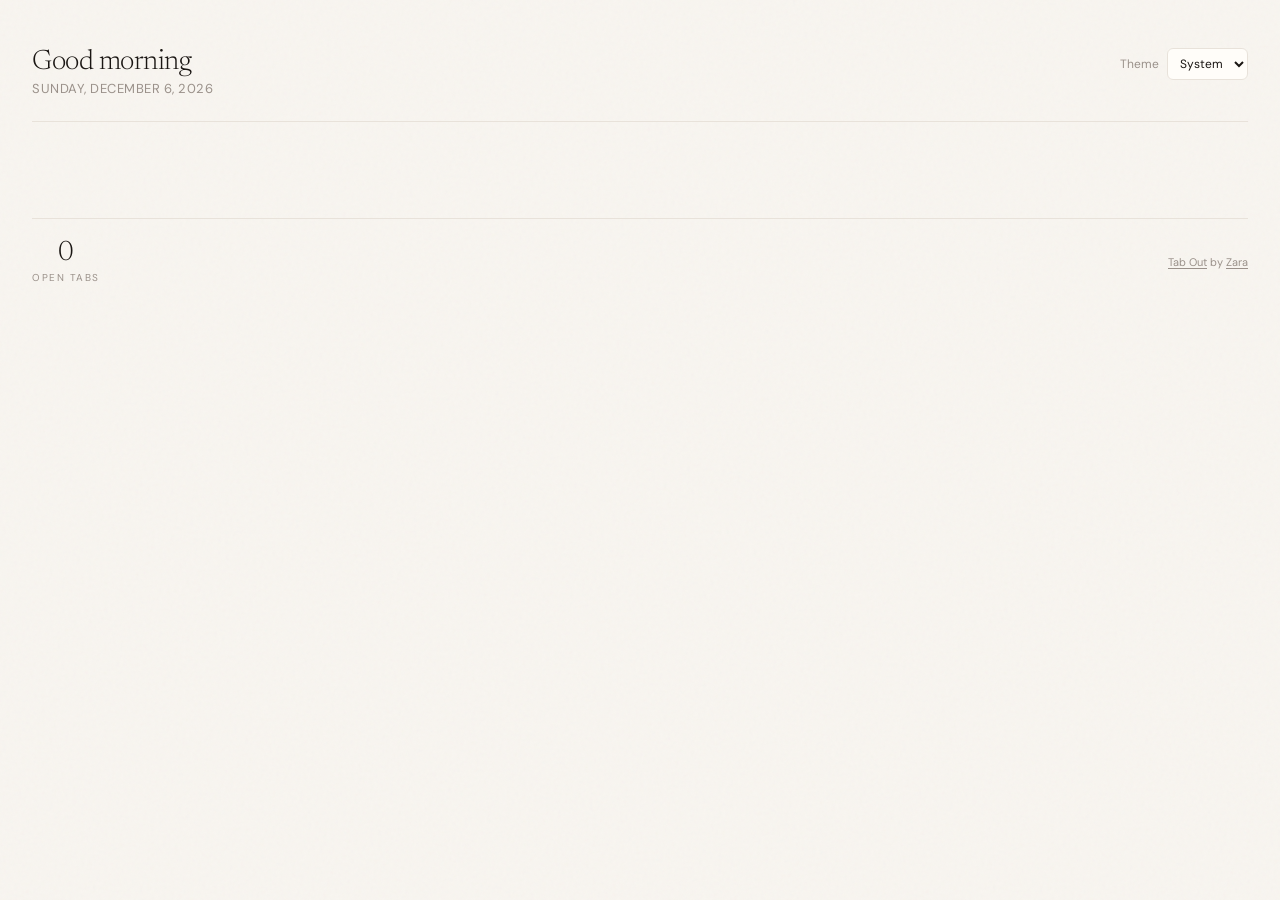
==== extension/index.html @ b5f4a598 "Add theme switching and preserve dashboard group order - Add persistent system, light, and dark them" ====
<!DOCTYPE html>
<html lang="en">
<head>
  <meta charset="UTF-8">
  <meta name="viewport" content="width=device-width, initial-scale=1.0">
  <title>Tab Out</title>

  <!-- Google Fonts: Newsreader (for headings/numbers) + DM Sans (for body text) -->
  <link rel="preconnect" href="https://fonts.googleapis.com">
  <link href="https://fonts.googleapis.com/css2?family=Newsreader:ital,opsz,wght@0,6..72,300;0,6..72,400;0,6..72,500;1,6..72,300;1,6..72,400&family=DM+Sans:wght@300;400;500;600&display=swap" rel="stylesheet">

  <script src="theme.js"></script>
  <link rel="stylesheet" href="style.css">
</head>
<body>
<div class="container">



  <!-- ================================================================
       HEADER — greeting on the left
       ================================================================ -->
  <header>
    <div class="header-left">
      <!-- "Good afternoon" — written by getGreeting() in app.js -->
      <h1 id="greeting"></h1>
      <!-- "Friday, April 4, 2026" — written by getDateDisplay() in app.js -->
      <div class="date" id="dateDisplay"></div>
    </div>
    <label class="theme-control">
      Theme
      <select id="themeSelect" aria-label="Theme">
        <option value="system">System</option>
        <option value="light">Light</option>
        <option value="dark">Dark</option>
      </select>
    </label>
  </header>

  <!-- ================================================================
       TAB OUT DUPES BANNER — appears when you have extra Tab Out tabs open
       Hidden by default; app.js shows it when dupeTabOutCount > 1
       ================================================================ -->
  <div class="tab-cleanup-banner" id="tabOutDupeBanner" style="display:none">
    <div class="tab-cleanup-left">
      <div class="tab-cleanup-icon">
        <svg xmlns="http://www.w3.org/2000/svg" fill="none" viewBox="0 0 24 24" stroke-width="1.5" stroke="currentColor">
          <path stroke-linecap="round" stroke-linejoin="round" d="M15.75 17.25v3.375c0 .621-.504 1.125-1.125 1.125h-9.75a1.125 1.125 0 0 1-1.125-1.125V7.875c0-.621.504-1.125 1.125-1.125H6.75a9.06 9.06 0 0 1 1.5.124m7.5 10.376h3.375c.621 0 1.125-.504 1.125-1.125V11.25c0-4.46-3.243-8.161-7.5-8.876a9.06 9.06 0 0 0-1.5-.124H9.375c-.621 0-1.125.504-1.125 1.125v3.5m7.5 10.375H9.375a1.125 1.125 0 0 1-1.125-1.125v-9.25m12 6.625v-1.875a3.375 3.375 0 0 0-3.375-3.375h-1.5a1.125 1.125 0 0 1-1.125-1.125v-1.5a3.375 3.375 0 0 0-3.375-3.375H9.75" />
        </svg>
      </div>
      <div class="tab-cleanup-text">
        You have <strong id="tabOutDupeCount"></strong> Tab Out tabs open. Keep just this one?
      </div>
    </div>
    <button class="tab-cleanup-btn" data-action="close-tabout-dupes">Close extras</button>
  </div>

  <!-- ================================================================
       MAIN CONTENT AREA — two-column layout
       Left: open tabs (domain/mission cards)
       Right: saved for later checklist
       The right column only renders when it has items (JS controls this)
       ================================================================ -->
  <div class="dashboard-columns" id="dashboardColumns">

    <!-- LEFT COLUMN: Open tabs -->
    <div class="active-section" id="openTabsSection" style="display:none">
      <div class="section-header">
        <h2 id="openTabsSectionTitle">Right now</h2>
        <div class="section-line"></div>
        <div class="section-count" id="openTabsSectionCount"></div>
      </div>
      <div class="missions" id="openTabsMissions"></div>
    </div>

    <!-- RIGHT COLUMN: Saved for Later checklist -->
    <div class="deferred-column" id="deferredColumn" style="display:none">
      <div class="section-header">
        <h2>Saved for later</h2>
        <div class="section-line"></div>
        <div class="section-count" id="deferredCount"></div>
      </div>

      <!-- Active checklist items — injected by renderDeferredList() in app.js -->
      <div class="deferred-list" id="deferredList"></div>

      <!-- Empty state — shown when no active deferred tabs -->
      <div class="deferred-empty" id="deferredEmpty" style="display:none">
        Nothing saved. Living in the moment.
      </div>

      <!-- Archive section — collapsed by default -->
      <div class="deferred-archive" id="deferredArchive" style="display:none">
        <button class="archive-toggle" id="archiveToggle">
          <svg class="archive-chevron" xmlns="http://www.w3.org/2000/svg" fill="none" viewBox="0 0 24 24" stroke-width="2" stroke="currentColor"><path stroke-linecap="round" stroke-linejoin="round" d="m19.5 8.25-7.5 7.5-7.5-7.5" /></svg>
          Archive
          <span class="archive-count" id="archiveCount"></span>
        </button>
        <div class="archive-body" id="archiveBody" style="display:none">
          <input type="text" class="archive-search" id="archiveSearch" placeholder="Search archived tabs...">
          <div class="archive-list" id="archiveList"></div>
        </div>
      </div>
    </div>

  </div><!-- end .dashboard-columns -->

  <!-- ================================================================
       FOOTER — global stats + refresh control
       ================================================================ -->
  <footer>
    <div class="footer-stats">
      <div class="stat">
        <div class="stat-num" id="statTabs">—</div>
        <div class="stat-label">Open tabs</div>
      </div>
    </div>
    <div class="last-refresh">
      <span style="color: var(--muted); font-size: 11px;"><a href="https://github.com/zarazhangrui/tab-out" target="_top" style="color: var(--muted); text-decoration: underline; text-underline-offset: 2px;">Tab Out</a> by <a href="https://x.com/zarazhangrui" target="_top" style="color: var(--muted); text-decoration: underline; text-underline-offset: 2px;">Zara</a></span>
    </div>
  </footer>

</div><!-- end .container -->

<!-- ================================================================
     TOAST — floats above everything, used for action confirmations
     Hidden by default via CSS (opacity:0, translateY)
     ================================================================ -->
<div class="toast" id="toast">
  <!-- Checkmark circle icon (Heroicons outline) -->
  <svg xmlns="http://www.w3.org/2000/svg" fill="none" viewBox="0 0 24 24" stroke-width="2" stroke="currentColor">
    <path stroke-linecap="round" stroke-linejoin="round" d="M9 12.75 11.25 15 15 9.75M21 12a9 9 0 1 1-18 0 9 9 0 0 1 18 0Z" />
  </svg>
  <span id="toastText"></span>
</div>

<!-- Personal config (gitignored) — defines LOCAL_LANDING_PAGE_PATTERNS etc. -->
<!-- If the file doesn't exist, that's fine — app.js uses sensible defaults. -->
<script src="config.local.js" onerror="/* no personal config, that's fine */"></script>

<!-- Main dashboard logic — loads last so the DOM is ready -->
<script src="app.js"></script>
</body>
</html>
---- extension/style.css ----
/* ============================================================
   Tab Mission Control — Dashboard Styles
   ============================================================ */

:root {
  color-scheme: light dark;
  --ink: light-dark(#1a1613, #eee8df);
  --paper: light-dark(#f8f5f0, #191715);
  --warm-gray: light-dark(#e8e2da, #48413b);
  --muted: light-dark(#9a918a, #b1a69b);
  --accent-amber: light-dark(#c8713a, #e7a16f);
  --accent-sage: light-dark(#5a7a62, #96b99c);
  --accent-slate: light-dark(#5a6b7a, #9bafc0);
  --accent-rose: light-dark(#b35a5a, #e59494);
  --status-active: light-dark(#3d7a4a, #8cbd96);
  --status-cooling: light-dark(#b8892e, #d9b467);
  --status-abandoned: light-dark(#b35a5a, #e59494);
  --card-bg: light-dark(#fffdf9, #24211e);
  --shadow: light-dark(rgba(26, 22, 19, 0.06), rgba(0, 0, 0, 0.25));
}

:root[data-theme="light"] { color-scheme: light; }
:root[data-theme="dark"] { color-scheme: dark; }

.theme-control {
  display: flex;
  align-items: center;
  gap: 8px;
  font-size: 12px;
  color: var(--muted);
}

.theme-control select {
  font: inherit;
  color: var(--ink);
  background: var(--card-bg);
  border: 1px solid var(--warm-gray);
  border-radius: 6px;
  padding: 6px 8px;
}

* { margin: 0; padding: 0; box-sizing: border-box; }

body {
  font-family: 'DM Sans', sans-serif;
  background: var(--paper);
  color: var(--ink);
  min-height: 100vh;
  -webkit-font-smoothing: antialiased;
}

/* Subtle paper texture */
body::before {
  content: '';
  position: fixed;
  inset: 0;
  background-image: url("data:image/svg+xml,%3Csvg viewBox='0 0 256 256' xmlns='http://www.w3.org/2000/svg'%3E%3Cfilter id='noise'%3E%3CfeTurbulence type='fractalNoise' baseFrequency='0.9' numOctaves='4' stitchTiles='stitch'/%3E%3C/filter%3E%3Crect width='100%25' height='100%25' filter='url(%23noise)' opacity='0.03'/%3E%3C/svg%3E");
  pointer-events: none;
  z-index: 0;
}

.container {
  position: relative;
  z-index: 1;
  max-width: 960px;
  margin: 0 auto;
  padding: 48px 32px 80px;
}

/* When the saved-for-later sidebar is open, expand the container
   so the tab grid still has room for 2-3 columns */
.container:has(.dashboard-columns) {
  max-width: 1300px;
}

/* ---- Header ---- */
header {
  display: flex;
  justify-content: space-between;
  align-items: flex-start;
  flex-wrap: wrap;
  gap: 16px;
  margin-bottom: 48px;
  padding-bottom: 24px;
  border-bottom: 1px solid var(--warm-gray);
}

.header-left h1 {
  font-family: 'Newsreader', serif;
  font-weight: 300;
  font-size: 28px;
  letter-spacing: -0.5px;
  color: var(--ink);
  margin-bottom: 4px;
}

.header-left .date {
  font-size: 13px;
  color: var(--muted);
  font-weight: 400;
  letter-spacing: 0.5px;
  text-transform: uppercase;
}

/* ---- Tab cleanup banner ---- */
.tab-cleanup-banner {
  background: linear-gradient(135deg, rgba(200, 113, 58, 0.04), rgba(200, 113, 58, 0.09));
  border: 1px solid rgba(200, 113, 58, 0.18);
  border-radius: 8px;
  padding: 16px 24px;
  display: flex;
  align-items: center;
  justify-content: space-between;
  margin-bottom: 16px;
}

.tab-cleanup-left {
  display: flex;
  align-items: center;
  gap: 16px;
}

.tab-cleanup-icon {
  width: 36px;
  height: 36px;
  border-radius: 50%;
  background: rgba(200, 113, 58, 0.1);
  display: flex;
  align-items: center;
  justify-content: center;
  flex-shrink: 0;
}

.tab-cleanup-icon svg {
  width: 18px;
  height: 18px;
  color: var(--accent-amber);
}

.tab-cleanup-text {
  font-size: 13px;
  color: var(--ink);
  line-height: 1.5;
}

.tab-cleanup-text strong {
  font-weight: 600;
}

.tab-cleanup-btn {
  font-family: 'DM Sans', sans-serif;
  font-size: 12px;
  font-weight: 600;
  padding: 8px 20px;
  border-radius: 6px;
  border: none;
  background: var(--accent-amber);
  color: white;
  cursor: pointer;
  transition: all 0.2s;
  white-space: nowrap;
}

.tab-cleanup-btn:hover {
  opacity: 0.85;
  transform: translateY(-1px);
}

/* ---- Nudge banner ---- */
.nudge-banner {
  background: linear-gradient(135deg, rgba(179, 90, 90, 0.04), rgba(179, 90, 90, 0.08));
  border: 1px solid rgba(179, 90, 90, 0.15);
  border-radius: 8px;
  padding: 16px 24px;
  display: flex;
  align-items: center;
  gap: 16px;
  margin-bottom: 40px;
}

.nudge-icon {
  width: 36px;
  height: 36px;
  border-radius: 50%;
  background: rgba(179, 90, 90, 0.1);
  display: flex;
  align-items: center;
  justify-content: center;
  flex-shrink: 0;
}

.nudge-icon svg {
  width: 18px;
  height: 18px;
  color: var(--status-abandoned);
}

.nudge-text {
  font-size: 13px;
  color: var(--ink);
  line-height: 1.5;
}

.nudge-text strong {
  font-weight: 600;
}

/* ---- Section Headers ---- */
.section-header {
  display: flex;
  align-items: center;
  gap: 12px;
  margin-bottom: 20px;
  margin-top: 8px;
}

.section-header h2 {
  font-family: 'Newsreader', serif;
  font-weight: 400;
  font-size: 18px;
  font-style: italic;
  color: var(--muted);
  white-space: nowrap;
}

.section-line {
  flex: 1;
  height: 1px;
  background: var(--warm-gray);
}

.section-count {
  font-size: 12px;
  color: var(--muted);
  font-weight: 500;
  letter-spacing: 0.5px;
  white-space: nowrap;
}

/* ---- Mission Cards ---- */
.missions {
  display: grid;
  grid-template-columns: repeat(auto-fit, minmax(min(280px, 100%), 1fr));
  gap: 12px;
  align-items: start;
  margin-bottom: 40px;
}

.mission-card {
  background: var(--card-bg);
  border: 1px solid var(--warm-gray);
  border-radius: 8px;
  padding: 16px 18px;
  display: flex;
  flex-direction: column;
  gap: 8px;
  transition: box-shadow 0.25s ease, transform 0.25s ease;
  cursor: pointer;
  position: relative;
  overflow: hidden;
  min-width: 0;
}

/* Colored top border instead of side bar for grid cards */
.mission-card::before {
  content: '';
  position: absolute;
  top: 0;
  left: 0;
  right: 0;
  height: 3px;
  background: var(--warm-gray);
}

.mission-card.has-active-bar::before { background: var(--status-active); }
.mission-card.has-amber-bar::before { background: var(--accent-amber); }
.mission-card.has-neutral-bar::before { background: var(--warm-gray); }

.mission-card:hover {
  box-shadow: 0 4px 20px var(--shadow);
  transform: translateY(-1px);
}

/* Closing animation — card scales down and fades out */
.mission-card.closing {
  opacity: 0;
  transform: scale(0.9);
  transition: opacity 0.25s ease, transform 0.25s ease;
  pointer-events: none;
}

.mission-card.collapsed {
  display: none !important;
}

/* Old side status bar — hidden, replaced by top border via ::before */
.status-bar {
  display: none;
}

.mission-content {
  min-width: 0;
}

/* Hide the right-side meta (page count) — info is already in the badge */
.mission-meta {
  display: none;
}

.mission-top {
  display: flex;
  align-items: center;
  gap: 10px;
  margin-bottom: 6px;
  flex-wrap: wrap;
}

.mission-name {
  font-weight: 600;
  font-size: 15px;
  color: var(--ink);
  letter-spacing: -0.2px;
}

.mission-tag {
  font-size: 10px;
  text-transform: uppercase;
  letter-spacing: 1px;
  font-weight: 600;
  padding: 2px 8px;
  border-radius: 3px;
}

.mission-tag.active {
  color: var(--status-active);
  background: rgba(61, 122, 74, 0.08);
}

.mission-tag.cooling {
  color: var(--status-cooling);
  background: rgba(184, 137, 46, 0.08);
}

.mission-tag.abandoned {
  color: var(--status-abandoned);
  background: rgba(179, 90, 90, 0.08);
}

/* Tab indicator badge — shows how many Chrome tabs are still open for this mission */
.open-tabs-badge {
  display: inline-flex;
  align-items: center;
  gap: 4px;
  font-size: 10px;
  font-weight: 500;
  color: var(--accent-amber);
  background: rgba(200, 113, 58, 0.08);
  padding: 2px 8px;
  border-radius: 3px;
}

.open-tabs-badge svg {
  width: 10px;
  height: 10px;
}

.mission-summary {
  font-size: 13px;
  color: var(--muted);
  line-height: 1.5;
  margin-bottom: 8px;
}

.mission-pages {
  display: flex;
  flex-direction: column;
  gap: 0;
}

/* ---- Tab row — each tab is a full-width row with favicon, title, and actions ---- */
.page-chip {
  font-size: 13px;
  color: var(--ink);
  background: transparent;
  padding: 8px 4px;
  border-radius: 0;
  border: none;
  border-bottom: 1px solid rgba(154, 145, 138, 0.1);
  position: relative;
  display: flex;
  align-items: center;
  gap: 8px;
  line-height: 1.4;
}

.page-chip:last-child,
.page-chip-overflow {
  border-bottom: none;
}

/* Favicon */
.chip-favicon {
  width: 16px;
  height: 16px;
  flex-shrink: 0;
  border-radius: 2px;
}

/* Title text — wraps naturally, no truncation */
.chip-text {
  flex: 1;
  min-width: 0;
  /* Show up to 2 lines, then ellipsis */
  display: -webkit-box;
  -webkit-line-clamp: 2;
  -webkit-box-orient: vertical;
  overflow: hidden;
}

/* Duplicate badge */
.chip-dupe-badge {
  color: var(--accent-amber);
  font-weight: 600;
}

/* Duplicate border highlight */
.chip-has-dupes {
  border-color: rgba(200, 113, 58, 0.25);
}

/* Action buttons grouped on the right */
.chip-actions {
  display: flex;
  align-items: center;
  gap: 2px;
  flex-shrink: 0;
  margin-left: auto;
}

/* ---- Chip action buttons (save + close) ---- */
.chip-action {
  display: inline-flex;
  align-items: center;
  justify-content: center;
  background: none;
  border: none;
  color: var(--muted);
  cursor: pointer;
  padding: 4px;
  border-radius: 4px;
  opacity: 0.35;
  transition: opacity 0.15s, color 0.15s, background 0.15s;
  flex-shrink: 0;
}

.chip-action svg {
  width: 15px;
  height: 15px;
}

.chip-action:hover {
  opacity: 1;
  background: rgba(154, 145, 138, 0.1);
}

.chip-save:hover {
  color: var(--accent-sage);
  background: rgba(90, 122, 98, 0.08);
}

.chip-close:hover {
  color: var(--status-abandoned);
  background: rgba(179, 90, 90, 0.08);
}

.page-chip.clickable {
  cursor: pointer;
  transition: background 0.15s ease;
}

.page-chip.clickable:hover {
  background: rgba(200, 113, 58, 0.04);
}

/* "+N more" overflow chip */
.page-chip-overflow {
  font-size: 12px;
  color: var(--muted);
  padding: 6px 4px;
}

/* mission-meta hidden — see above */

.mission-time {
  font-size: 12px;
  color: var(--muted);
  margin-bottom: 4px;
}

.mission-page-count {
  font-size: 20px;
  font-family: 'Newsreader', serif;
  font-weight: 300;
  color: var(--ink);
  line-height: 1;
}

.mission-page-label {
  font-size: 10px;
  color: var(--muted);
  text-transform: uppercase;
  letter-spacing: 1px;
}

/* ---- Actions row ---- */
.actions {
  display: flex;
  gap: 8px;
  margin-top: 10px;
}

.action-btn {
  font-size: 11px;
  font-family: 'DM Sans', sans-serif;
  font-weight: 500;
  padding: 5px 14px;
  border-radius: 4px;
  border: 1px solid var(--warm-gray);
  background: var(--card-bg);
  color: var(--muted);
  cursor: pointer;
  transition: all 0.2s;
  display: inline-flex;
  align-items: center;
  gap: 5px;
}

.action-btn:hover {
  border-color: var(--ink);
  color: var(--ink);
}

.action-btn svg {
  width: 12px;
  height: 12px;
}

.action-btn.primary {
  background: var(--ink);
  color: var(--paper);
  border-color: var(--ink);
}

.action-btn.primary:hover {
  opacity: 0.85;
}

.action-btn.close-tabs {
  border-color: rgba(200, 113, 58, 0.3);
  color: var(--accent-amber);
  background: rgba(200, 113, 58, 0.04);
}

.action-btn.close-tabs:hover {
  background: rgba(200, 113, 58, 0.1);
  border-color: var(--accent-amber);
}

.action-btn.save-tabs {
  border-color: rgba(90, 122, 98, 0.3);
  color: var(--accent-sage);
  background: rgba(90, 122, 98, 0.04);
}

.action-btn.save-tabs:hover {
  background: rgba(90, 122, 98, 0.1);
  border-color: var(--accent-sage);
}

.action-btn.danger {
  color: var(--status-abandoned);
}

.action-btn.danger:hover {
  border-color: var(--status-abandoned);
  color: var(--status-abandoned);
}

/* ---- Toast notification ---- */
.toast {
  position: fixed;
  bottom: 32px;
  left: 50%;
  transform: translateX(-50%) translateY(80px);
  background: var(--ink);
  color: var(--paper);
  font-family: 'DM Sans', sans-serif;
  font-size: 13px;
  font-weight: 500;
  padding: 12px 24px;
  border-radius: 8px;
  box-shadow: 0 8px 32px rgba(0,0,0,0.2);
  z-index: 100;
  opacity: 0;
  transition: all 0.4s cubic-bezier(0.16, 1, 0.3, 1);
  pointer-events: none;
  display: flex;
  align-items: center;
  gap: 8px;
}

.toast.visible {
  opacity: 1;
  transform: translateX(-50%) translateY(0);
}

.toast svg {
  width: 16px;
  height: 16px;
  color: var(--status-active);
}

/* ---- Footer ---- */
footer {
  margin-top: 48px;
  padding-top: 20px;
  border-top: 1px solid var(--warm-gray);
  display: flex;
  justify-content: space-between;
  align-items: center;
}

.footer-stats {
  display: flex;
  gap: 32px;
}

.stat {
  text-align: center;
}

.stat-num {
  font-family: 'Newsreader', serif;
  font-size: 28px;
  font-weight: 300;
  color: var(--ink);
  line-height: 1;
  transition: all 0.3s;
}

.stat-label {
  font-size: 10px;
  text-transform: uppercase;
  letter-spacing: 1.5px;
  color: var(--muted);
  margin-top: 4px;
}

.last-refresh {
  font-size: 11px;
  color: var(--muted);
}

.refresh-btn {
  font-family: 'DM Sans', sans-serif;
  font-size: 11px;
  font-weight: 500;
  color: var(--accent-amber);
  background: none;
  border: none;
  cursor: pointer;
  text-decoration: underline;
  text-underline-offset: 2px;
}

/* ---- Animations ---- */
@keyframes fadeUp {
  from { opacity: 0; transform: translateY(12px); }
  to { opacity: 1; transform: translateY(0); }
}

header { animation: fadeUp 0.5s ease both; }
.tab-cleanup-banner { animation: fadeUp 0.5s ease 0.1s both; }
.nudge-banner { animation: fadeUp 0.5s ease 0.15s both; }
.active-section .section-header { animation: fadeUp 0.5s ease 0.2s both; }
.active-section .missions .mission-card:nth-child(1) { animation: fadeUp 0.4s ease 0.25s both; }
.active-section .missions .mission-card:nth-child(2) { animation: fadeUp 0.4s ease 0.3s both; }
.active-section .missions .mission-card:nth-child(3) { animation: fadeUp 0.4s ease 0.35s both; }
.active-section .missions .mission-card:nth-child(4) { animation: fadeUp 0.4s ease 0.4s both; }
.abandoned-section .section-header { animation: fadeUp 0.5s ease 0.45s both; }
.abandoned-section .missions .mission-card:nth-child(1) { animation: fadeUp 0.4s ease 0.5s both; }
.abandoned-section .missions .mission-card:nth-child(2) { animation: fadeUp 0.4s ease 0.55s both; }
.abandoned-section .missions .mission-card:nth-child(3) { animation: fadeUp 0.4s ease 0.6s both; }
footer { animation: fadeUp 0.5s ease 0.65s both; }

.deferred-list .deferred-item:nth-child(1) { animation-delay: 0.05s; }
.deferred-list .deferred-item:nth-child(2) { animation-delay: 0.1s; }
.deferred-list .deferred-item:nth-child(3) { animation-delay: 0.15s; }
.deferred-list .deferred-item:nth-child(4) { animation-delay: 0.2s; }
.deferred-list .deferred-item:nth-child(5) { animation-delay: 0.25s; }
.deferred-column .section-header { animation: fadeUp 0.5s ease 0.1s both; }


/* ================================================================
   STATIC DEFAULT VIEW — new elements added for "AI on demand"
   ================================================================ */

/* ---- Neutral status bar (domain-grouped cards, no AI color) ---- */
.status-bar.neutral {
  background: var(--warm-gray);
}

/* ---- "Domain" tag on static domain cards ---- */
.mission-tag.neutral {
  color: var(--muted);
  background: rgba(154, 145, 138, 0.1);
}

/* ================================================================
   MISSIONS EMPTY STATE
   Shown when all mission cards have been closed.
   A calm, satisfying "you did it" moment.
   ================================================================ */

.missions-empty-state {
  /* Takes the full width — spans all columns */
  grid-column: 1 / -1;

  display: flex;
  flex-direction: column;
  align-items: center;
  justify-content: center;
  gap: 12px;

  padding: 56px 24px;
  text-align: center;

  animation: fadeUp 0.5s ease both;
}

/* CSS-drawn checkmark in a glowing circle */
.empty-checkmark {
  width: 56px;
  height: 56px;
  border-radius: 50%;
  background: rgba(90, 122, 98, 0.1);
  border: 1.5px solid rgba(90, 122, 98, 0.3);

  /* Soft sage glow */
  box-shadow: 0 0 0 8px rgba(90, 122, 98, 0.05),
              0 0 0 16px rgba(90, 122, 98, 0.03);

  display: flex;
  align-items: center;
  justify-content: center;

  /* Pop in with a gentle scale animation */
  animation: checkPop 0.5s cubic-bezier(0.34, 1.56, 0.64, 1) 0.1s both;
}

.empty-checkmark svg {
  width: 26px;
  height: 26px;
  color: var(--accent-sage);
  stroke-width: 2.5;
}

@keyframes checkPop {
  from { transform: scale(0.6); opacity: 0; }
  to   { transform: scale(1);   opacity: 1; }
}

.empty-title {
  font-family: 'Newsreader', serif;
  font-size: 20px;
  font-weight: 400;
  font-style: italic;
  color: var(--ink);
  letter-spacing: -0.3px;
}

.empty-subtitle {
  font-size: 13px;
  color: var(--muted);
  font-weight: 400;
  letter-spacing: 0.3px;
}


/* ================================================================
   UPDATE BANNER
   Appears at the very top of the page when a new version is available.
   Intentionally thin and unobtrusive — it's informational, not urgent.
   The warm sage green palette feels calm and positive ("new thing!"),
   contrasting with the amber/rose warning tones used elsewhere.
   ================================================================ */

.update-banner {
  /* Thin bar — sits above the header, below the container's top padding */
  display: flex;
  align-items: center;
  justify-content: space-between;
  gap: 12px;

  /* Sage green tint — matches accent-sage but very light */
  background: linear-gradient(135deg, rgba(90, 122, 98, 0.05), rgba(90, 122, 98, 0.10));
  border: 1px solid rgba(90, 122, 98, 0.22);
  border-radius: 8px;
  padding: 10px 16px;

  /* Push the header down slightly */
  margin-bottom: 24px;

  /* Slide in from above when it appears */
  animation: bannerSlideIn 0.35s cubic-bezier(0.16, 1, 0.3, 1) both;
}

@keyframes bannerSlideIn {
  from { opacity: 0; transform: translateY(-8px); }
  to   { opacity: 1; transform: translateY(0); }
}

/* Left cluster: icon + text */
.update-banner-left {
  display: flex;
  align-items: center;
  gap: 10px;
  flex: 1;
  min-width: 0; /* prevents text overflow from breaking layout */
}

.update-banner-icon {
  width: 16px;
  height: 16px;
  color: var(--accent-sage);
  flex-shrink: 0;
  opacity: 0.85;
}

.update-banner-text {
  font-size: 13px;
  color: var(--ink);
  font-weight: 400;
  line-height: 1.4;
  opacity: 0.85;
}

/* Right cluster: action button + dismiss X */
.update-banner-right {
  display: flex;
  align-items: center;
  gap: 8px;
  flex-shrink: 0;
}

/* "Update now" button — small, filled, sage green */
.update-banner-btn {
  font-family: 'DM Sans', sans-serif;
  font-size: 12px;
  font-weight: 500;
  color: #fff;
  background: var(--accent-sage);
  border: none;
  border-radius: 5px;
  padding: 5px 12px;
  cursor: pointer;
  letter-spacing: 0.2px;
  transition: background 0.2s, opacity 0.2s;
  white-space: nowrap;
}

.update-banner-btn:hover {
  background: #4a6952; /* slightly darker sage */
}

.update-banner-btn:disabled {
  opacity: 0.55;
  cursor: not-allowed;
}

/* Dismiss X button — minimal, icon-only */
.update-banner-dismiss {
  display: flex;
  align-items: center;
  justify-content: center;
  width: 24px;
  height: 24px;
  border: none;
  background: transparent;
  cursor: pointer;
  border-radius: 4px;
  color: var(--muted);
  transition: background 0.15s, color 0.15s;
  padding: 0;
  flex-shrink: 0;
}

.update-banner-dismiss:hover {
  background: rgba(26, 22, 19, 0.06);
  color: var(--ink);
}

.update-banner-dismiss svg {
  width: 14px;
  height: 14px;
}


/* ================================================================
   SAVED FOR LATER — Checklist Column + Archive
   ================================================================ */

/* ---- Two-column layout ---- */
.dashboard-columns {
  display: flex;
  gap: 32px;
  align-items: flex-start;
}

/* Open tabs column keeps the grid layout */
.dashboard-columns .active-section {
  flex: 1;
  min-width: 0;
}

/* Saved for later column — fixed width on the right, scrolls independently */
.deferred-column {
  width: 280px;
  flex-shrink: 0;
  position: sticky;
  top: 32px;
  max-height: calc(100vh - 64px);
  overflow-y: auto;
}

/* On narrow screens, stack vertically */
@media (max-width: 800px) {
  .dashboard-columns {
    flex-direction: column;
  }
  .deferred-column {
    width: 100%;
    position: static;
  }
}

/* ---- Checklist items ---- */
.deferred-item {
  display: flex;
  align-items: flex-start;
  gap: 10px;
  padding: 10px 0;
  border-bottom: 1px solid rgba(154, 145, 138, 0.12);
  animation: fadeUp 0.3s ease both;
}

.deferred-item:last-child {
  border-bottom: none;
}

/* Custom checkbox */
.deferred-checkbox {
  appearance: none;
  -webkit-appearance: none;
  width: 18px;
  height: 18px;
  border: 2px solid var(--warm-gray);
  border-radius: 4px;
  cursor: pointer;
  flex-shrink: 0;
  margin-top: 1px;
  transition: all 0.2s;
  position: relative;
}

.deferred-checkbox:hover {
  border-color: var(--accent-sage);
}

.deferred-checkbox:checked {
  background: var(--accent-sage);
  border-color: var(--accent-sage);
}

/* Checkmark inside the checkbox */
.deferred-checkbox:checked::after {
  content: '';
  position: absolute;
  top: 2px;
  left: 5px;
  width: 4px;
  height: 8px;
  border: solid white;
  border-width: 0 2px 2px 0;
  transform: rotate(45deg);
}

/* Item content (title, domain, time) */
.deferred-info {
  flex: 1;
  min-width: 0;
}

.deferred-title {
  font-size: 13px;
  color: var(--ink);
  text-decoration: none;
  display: block;
  overflow: hidden;
  text-overflow: ellipsis;
  white-space: nowrap;
  transition: color 0.15s;
}

.deferred-title:hover {
  color: var(--accent-amber);
}

.deferred-meta {
  font-size: 11px;
  color: var(--muted);
  margin-top: 2px;
  display: flex;
  gap: 8px;
}

/* Checked-off item — strikethrough + faded */
.deferred-item.checked .deferred-title {
  text-decoration: line-through;
  color: var(--muted);
}

.deferred-item.checked .deferred-meta {
  opacity: 0.5;
}

/* Dismiss (X) button */
.deferred-dismiss {
  background: none;
  border: none;
  color: var(--muted);
  cursor: pointer;
  padding: 2px;
  opacity: 0.3;
  transition: opacity 0.15s, color 0.15s;
  flex-shrink: 0;
  margin-top: 1px;
}

.deferred-dismiss svg {
  width: 14px;
  height: 14px;
}

.deferred-dismiss:hover {
  opacity: 1;
  color: var(--status-abandoned);
}

/* Slide-out animation for items being removed */
.deferred-item.removing {
  opacity: 0;
  transform: translateX(20px);
  transition: opacity 0.3s ease, transform 0.3s ease;
}

/* ---- Empty state ---- */
.deferred-empty {
  font-size: 13px;
  color: var(--muted);
  font-style: italic;
  padding: 24px 0;
  text-align: center;
}

/* ---- Archive section ---- */
.deferred-archive {
  margin-top: 16px;
  padding-top: 12px;
  border-top: 1px solid var(--warm-gray);
}

.archive-toggle {
  font-family: 'DM Sans', sans-serif;
  font-size: 12px;
  font-weight: 500;
  color: var(--muted);
  background: none;
  border: none;
  cursor: pointer;
  display: flex;
  align-items: center;
  gap: 6px;
  padding: 4px 0;
  width: 100%;
  text-align: left;
  transition: color 0.15s;
}

.archive-toggle:hover {
  color: var(--ink);
}

.archive-chevron {
  width: 14px;
  height: 14px;
  transition: transform 0.2s;
}

.archive-toggle.open .archive-chevron {
  transform: rotate(180deg);
}

.archive-count {
  font-size: 11px;
  color: var(--muted);
  opacity: 0.7;
}

.archive-body {
  padding-top: 12px;
}

.archive-search {
  font-family: 'DM Sans', sans-serif;
  font-size: 12px;
  width: 100%;
  padding: 8px 12px;
  border: 1px solid var(--warm-gray);
  border-radius: 6px;
  background: var(--card-bg);
  color: var(--ink);
  outline: none;
  transition: border-color 0.2s;
  margin-bottom: 12px;
}

.archive-search:focus {
  border-color: var(--accent-amber);
}

.archive-search::placeholder {
  color: var(--muted);
}

/* Archive items are simpler — just title + domain + date */
.archive-item {
  display: flex;
  align-items: center;
  gap: 8px;
  padding: 6px 0;
  border-bottom: 1px solid rgba(154, 145, 138, 0.08);
}

.archive-item:last-child {
  border-bottom: none;
}

.archive-item-title {
  font-size: 12px;
  color: var(--muted);
  text-decoration: none;
  overflow: hidden;
  text-overflow: ellipsis;
  white-space: nowrap;
  flex: 1;
  min-width: 0;
  transition: color 0.15s;
}

.archive-item-title:hover {
  color: var(--ink);
}

.archive-item-date {
  font-size: 10px;
  color: var(--muted);
  opacity: 0.6;
  flex-shrink: 0;
}
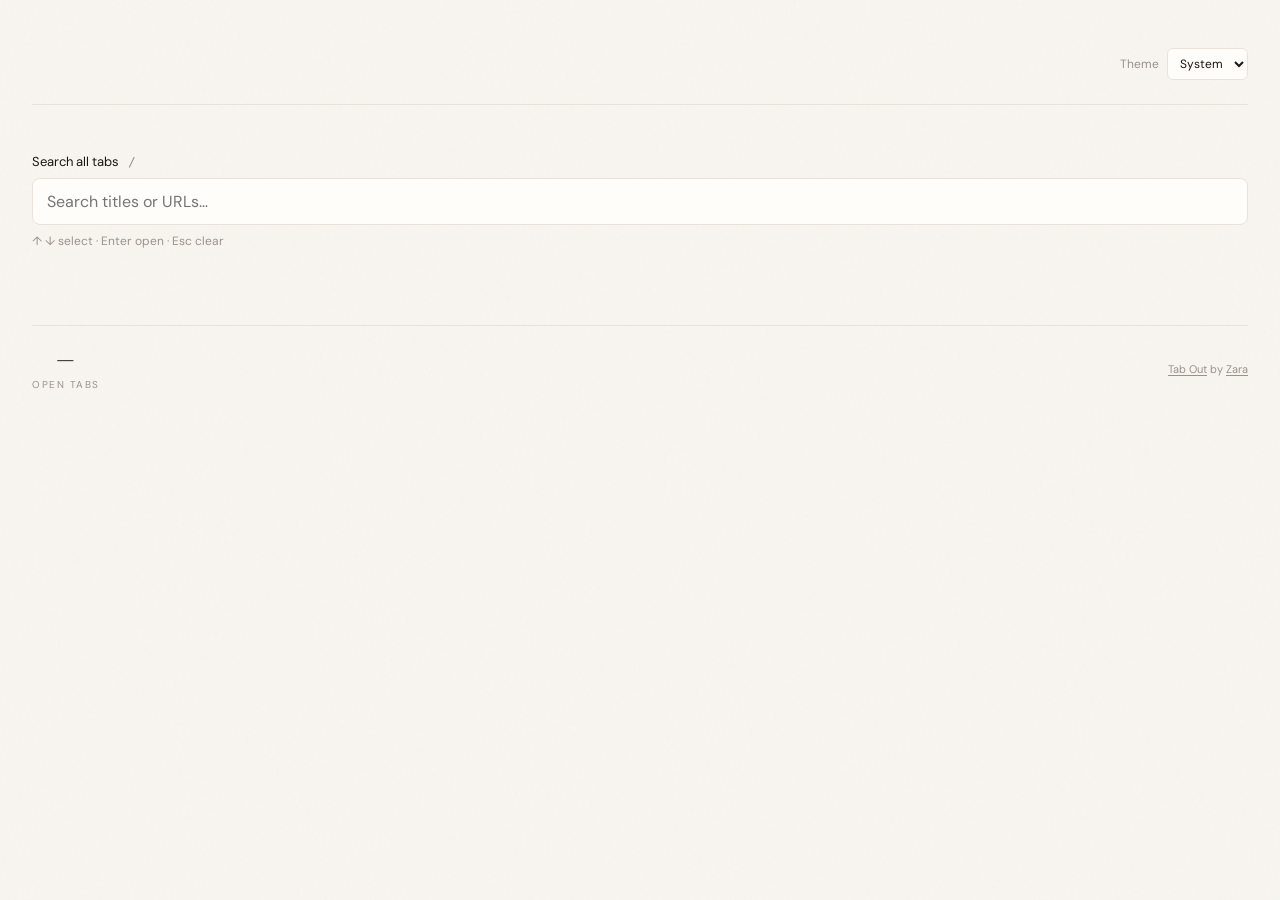
==== commit 1fe9ffd3: "Secure dashboard rendering and add searchable foreground updates - Escape untrusted markup in app.js" ====
--- a/extension/index.html
+++ b/extension/index.html
@@ -36,6 +36,17 @@
       </select>
     </label>
   </header>
+
+  <div class="global-search">
+    <label for="globalSearch">Search all tabs <kbd>/</kbd></label>
+    <input id="globalSearch" type="search" placeholder="Search titles or URLs…" autocomplete="off"
+      role="combobox" aria-expanded="false" aria-controls="searchResults" aria-autocomplete="list">
+    <p class="search-hint">↑ ↓ select · Enter open · Esc clear</p>
+  </div>
+  <section id="searchPanel" hidden aria-label="Search results">
+    <p id="searchStatus" role="status"></p>
+    <div id="searchResults" role="listbox" aria-label="Matching tabs"></div>
+  </section>
 
   <!-- ================================================================
        TAB OUT DUPES BANNER — appears when you have extra Tab Out tabs open
@@ -136,9 +147,10 @@
 
 <!-- Personal config (gitignored) — defines LOCAL_LANDING_PAGE_PATTERNS etc. -->
 <!-- If the file doesn't exist, that's fine — app.js uses sensible defaults. -->
-<script src="config.local.js" onerror="/* no personal config, that's fine */"></script>
+<script src="config.local.js"></script>
 
 <!-- Main dashboard logic — loads last so the DOM is ready -->
 <script src="app.js"></script>
+<script src="dashboard.js"></script>
 </body>
 </html>
--- a/extension/style.css
+++ b/extension/style.css
@@ -1178,3 +1178,41 @@
   opacity: 0.6;
   flex-shrink: 0;
 }
+
+[hidden] { display: none !important; }
+
+.global-search { margin-bottom: 28px; }
+.global-search label { display: block; font-size: 13px; margin-bottom: 8px; }
+.global-search kbd { color: var(--muted); margin-left: 6px; }
+.global-search input {
+  width: 100%;
+  padding: 12px 14px;
+  font: inherit;
+  color: var(--ink);
+  background: var(--card-bg);
+  border: 1px solid var(--warm-gray);
+  border-radius: 8px;
+}
+.search-hint, #searchStatus { font-size: 12px; color: var(--muted); margin: 8px 0 16px; }
+#searchResults h2 { font-size: 15px; margin: 20px 0 8px; }
+.search-result {
+  display: flex;
+  flex-direction: column;
+  gap: 4px;
+  width: 100%;
+  text-align: left;
+  font: inherit;
+  color: var(--ink);
+  background: var(--card-bg);
+  border: 1px solid var(--warm-gray);
+  border-radius: 6px;
+  padding: 12px;
+  margin-bottom: 6px;
+  cursor: pointer;
+}
+.search-result-title, .search-result-url { overflow-wrap: anywhere; }
+.search-result-url { font-size: 12px; color: var(--muted); }
+.search-result:hover, .search-result[aria-selected="true"] { border-color: var(--accent-amber); }
+.search-result:disabled { opacity: 0.5; cursor: default; }
+:focus-visible { outline: 2px solid var(--accent-amber); outline-offset: 3px; }
+.live-updates .mission-card, .live-updates .deferred-item { animation: none !important; }
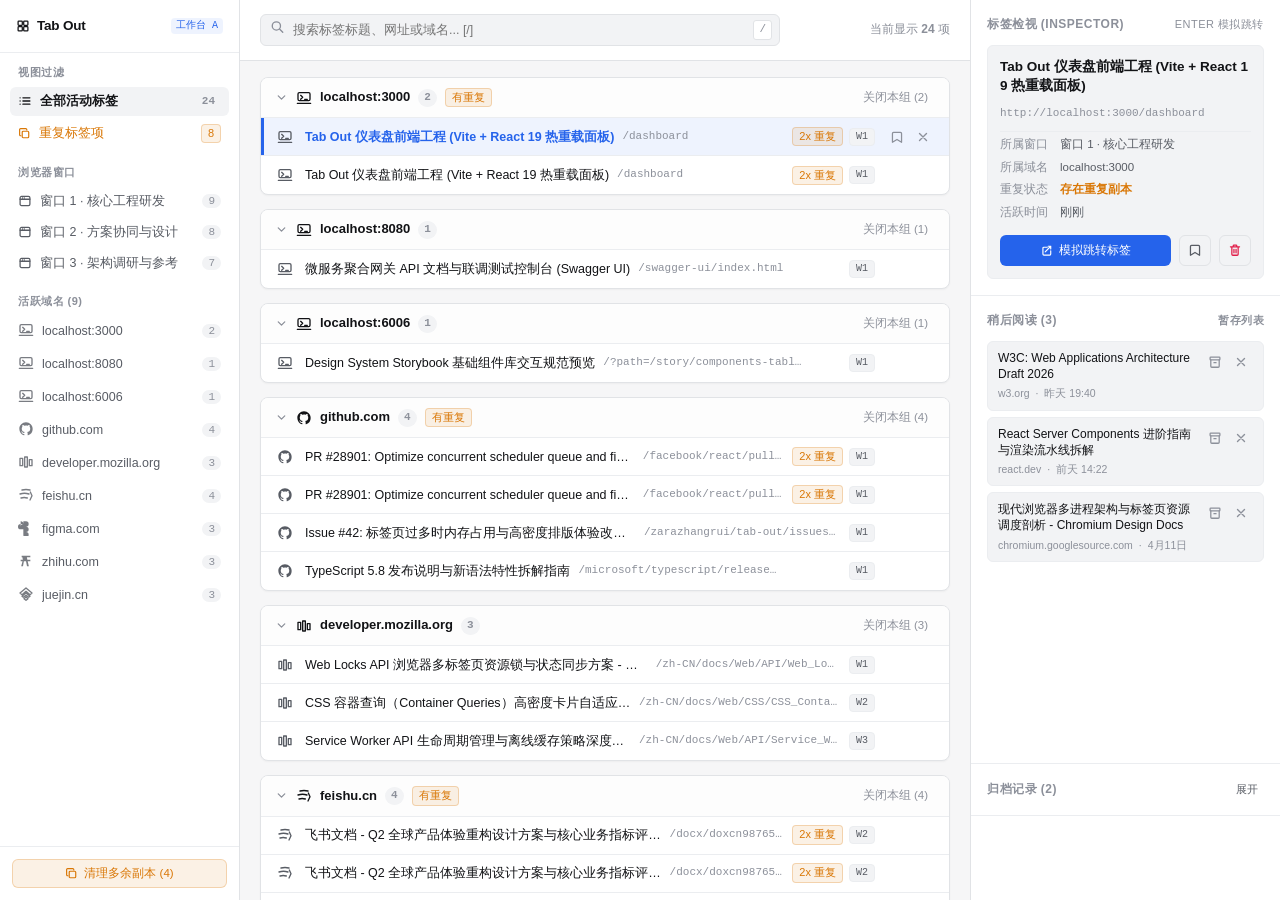
==== commit 4ad0bf50: "Explore three Tab Out dashboard prototypes - Add AGY-designed workbench, index, and launcher layouts" ====
--- a/extension/index.html
+++ b/extension/index.html
@@ -1,156 +1,29 @@
+<!-- ==========================================================================
+     Tab Out UI 原型演示（AGY 设计）
+     纯前端内存态交互原型 · 无真实 Chrome API 调用 · 无 localStorage 读写
+     分支: p/patrick/ui-prototypes
+     支持方案切换: ?variant=A (静谧工作台) | ?variant=B (纸上索引) | ?variant=C (快捷启动器)
+     零远端依赖 · 系统字体 · 内联 SVG · 高信息密度
+     ========================================================================== -->
 <!DOCTYPE html>
-<html lang="en">
+<html lang="zh-CN">
 <head>
   <meta charset="UTF-8">
   <meta name="viewport" content="width=device-width, initial-scale=1.0">
-  <title>Tab Out</title>
-
-  <!-- Google Fonts: Newsreader (for headings/numbers) + DM Sans (for body text) -->
-  <link rel="preconnect" href="https://fonts.googleapis.com">
-  <link href="https://fonts.googleapis.com/css2?family=Newsreader:ital,opsz,wght@0,6..72,300;0,6..72,400;0,6..72,500;1,6..72,300;1,6..72,400&family=DM+Sans:wght@300;400;500;600&display=swap" rel="stylesheet">
-
-  <script src="theme.js"></script>
-  <link rel="stylesheet" href="style.css">
+  <title>Tab Out · 界面原型探索 (AGY Design)</title>
+  <link rel="stylesheet" href="prototype/prototype.css">
 </head>
 <body>
-<div class="container">
+  <!-- 主界面应用挂载点 -->
+  <div id="prototypeAppRoot"></div>
 
+  <!-- 全局轻量交互反馈 Toast -->
+  <div id="prototypeToast" role="status" aria-live="polite"></div>
 
+  <!-- 共享底部悬浮切换条 (仅 localhost / 127.0.0.1 / file 协议渲染) -->
+  <div id="prototypeSwitcherRoot"></div>
 
-  <!-- ================================================================
-       HEADER — greeting on the left
-       ================================================================ -->
-  <header>
-    <div class="header-left">
-      <!-- "Good afternoon" — written by getGreeting() in app.js -->
-      <h1 id="greeting"></h1>
-      <!-- "Friday, April 4, 2026" — written by getDateDisplay() in app.js -->
-      <div class="date" id="dateDisplay"></div>
-    </div>
-    <label class="theme-control">
-      Theme
-      <select id="themeSelect" aria-label="Theme">
-        <option value="system">System</option>
-        <option value="light">Light</option>
-        <option value="dark">Dark</option>
-      </select>
-    </label>
-  </header>
-
-  <div class="global-search">
-    <label for="globalSearch">Search all tabs <kbd>/</kbd></label>
-    <input id="globalSearch" type="search" placeholder="Search titles or URLs…" autocomplete="off"
-      role="combobox" aria-expanded="false" aria-controls="searchResults" aria-autocomplete="list">
-    <p class="search-hint">↑ ↓ select · Enter open · Esc clear</p>
-  </div>
-  <section id="searchPanel" hidden aria-label="Search results">
-    <p id="searchStatus" role="status"></p>
-    <div id="searchResults" role="listbox" aria-label="Matching tabs"></div>
-  </section>
-
-  <!-- ================================================================
-       TAB OUT DUPES BANNER — appears when you have extra Tab Out tabs open
-       Hidden by default; app.js shows it when dupeTabOutCount > 1
-       ================================================================ -->
-  <div class="tab-cleanup-banner" id="tabOutDupeBanner" style="display:none">
-    <div class="tab-cleanup-left">
-      <div class="tab-cleanup-icon">
-        <svg xmlns="http://www.w3.org/2000/svg" fill="none" viewBox="0 0 24 24" stroke-width="1.5" stroke="currentColor">
-          <path stroke-linecap="round" stroke-linejoin="round" d="M15.75 17.25v3.375c0 .621-.504 1.125-1.125 1.125h-9.75a1.125 1.125 0 0 1-1.125-1.125V7.875c0-.621.504-1.125 1.125-1.125H6.75a9.06 9.06 0 0 1 1.5.124m7.5 10.376h3.375c.621 0 1.125-.504 1.125-1.125V11.25c0-4.46-3.243-8.161-7.5-8.876a9.06 9.06 0 0 0-1.5-.124H9.375c-.621 0-1.125.504-1.125 1.125v3.5m7.5 10.375H9.375a1.125 1.125 0 0 1-1.125-1.125v-9.25m12 6.625v-1.875a3.375 3.375 0 0 0-3.375-3.375h-1.5a1.125 1.125 0 0 1-1.125-1.125v-1.5a3.375 3.375 0 0 0-3.375-3.375H9.75" />
-        </svg>
-      </div>
-      <div class="tab-cleanup-text">
-        You have <strong id="tabOutDupeCount"></strong> Tab Out tabs open. Keep just this one?
-      </div>
-    </div>
-    <button class="tab-cleanup-btn" data-action="close-tabout-dupes">Close extras</button>
-  </div>
-
-  <!-- ================================================================
-       MAIN CONTENT AREA — two-column layout
-       Left: open tabs (domain/mission cards)
-       Right: saved for later checklist
-       The right column only renders when it has items (JS controls this)
-       ================================================================ -->
-  <div class="dashboard-columns" id="dashboardColumns">
-
-    <!-- LEFT COLUMN: Open tabs -->
-    <div class="active-section" id="openTabsSection" style="display:none">
-      <div class="section-header">
-        <h2 id="openTabsSectionTitle">Right now</h2>
-        <div class="section-line"></div>
-        <div class="section-count" id="openTabsSectionCount"></div>
-      </div>
-      <div class="missions" id="openTabsMissions"></div>
-    </div>
-
-    <!-- RIGHT COLUMN: Saved for Later checklist -->
-    <div class="deferred-column" id="deferredColumn" style="display:none">
-      <div class="section-header">
-        <h2>Saved for later</h2>
-        <div class="section-line"></div>
-        <div class="section-count" id="deferredCount"></div>
-      </div>
-
-      <!-- Active checklist items — injected by renderDeferredList() in app.js -->
-      <div class="deferred-list" id="deferredList"></div>
-
-      <!-- Empty state — shown when no active deferred tabs -->
-      <div class="deferred-empty" id="deferredEmpty" style="display:none">
-        Nothing saved. Living in the moment.
-      </div>
-
-      <!-- Archive section — collapsed by default -->
-      <div class="deferred-archive" id="deferredArchive" style="display:none">
-        <button class="archive-toggle" id="archiveToggle">
-          <svg class="archive-chevron" xmlns="http://www.w3.org/2000/svg" fill="none" viewBox="0 0 24 24" stroke-width="2" stroke="currentColor"><path stroke-linecap="round" stroke-linejoin="round" d="m19.5 8.25-7.5 7.5-7.5-7.5" /></svg>
-          Archive
-          <span class="archive-count" id="archiveCount"></span>
-        </button>
-        <div class="archive-body" id="archiveBody" style="display:none">
-          <input type="text" class="archive-search" id="archiveSearch" placeholder="Search archived tabs...">
-          <div class="archive-list" id="archiveList"></div>
-        </div>
-      </div>
-    </div>
-
-  </div><!-- end .dashboard-columns -->
-
-  <!-- ================================================================
-       FOOTER — global stats + refresh control
-       ================================================================ -->
-  <footer>
-    <div class="footer-stats">
-      <div class="stat">
-        <div class="stat-num" id="statTabs">—</div>
-        <div class="stat-label">Open tabs</div>
-      </div>
-    </div>
-    <div class="last-refresh">
-      <span style="color: var(--muted); font-size: 11px;"><a href="https://github.com/zarazhangrui/tab-out" target="_top" style="color: var(--muted); text-decoration: underline; text-underline-offset: 2px;">Tab Out</a> by <a href="https://x.com/zarazhangrui" target="_top" style="color: var(--muted); text-decoration: underline; text-underline-offset: 2px;">Zara</a></span>
-    </div>
-  </footer>
-
-</div><!-- end .container -->
-
-<!-- ================================================================
-     TOAST — floats above everything, used for action confirmations
-     Hidden by default via CSS (opacity:0, translateY)
-     ================================================================ -->
-<div class="toast" id="toast">
-  <!-- Checkmark circle icon (Heroicons outline) -->
-  <svg xmlns="http://www.w3.org/2000/svg" fill="none" viewBox="0 0 24 24" stroke-width="2" stroke="currentColor">
-    <path stroke-linecap="round" stroke-linejoin="round" d="M9 12.75 11.25 15 15 9.75M21 12a9 9 0 1 1-18 0 9 9 0 0 1 18 0Z" />
-  </svg>
-  <span id="toastText"></span>
-</div>
-
-<!-- Personal config (gitignored) — defines LOCAL_LANDING_PAGE_PATTERNS etc. -->
-<!-- If the file doesn't exist, that's fine — app.js uses sensible defaults. -->
-<script src="config.local.js"></script>
-
-<!-- Main dashboard logic — loads last so the DOM is ready -->
-<script src="app.js"></script>
-<script src="dashboard.js"></script>
+  <!-- 原型应用主入口 (ES Module) -->
+  <script type="module" src="prototype/main.js"></script>
 </body>
 </html>
--- a/extension/prototype/prototype.css
+++ b/extension/prototype/prototype.css
@@ -0,0 +1,1611 @@
+/* ==========================================================================
+   Tab Out UI Prototype - CSS Stylesheet
+   AGY Interactive Prototypes: Variant A (静谧工作台), B (纸上索引), C (快捷启动器)
+   Zero Remote Dependencies. System Typography. High Density.
+   ========================================================================== */
+
+:root {
+  --font-sans: -apple-system, BlinkMacSystemFont, "Segoe UI", "PingFang SC", "Hiragino Sans GB", "Microsoft YaHei", "Noto Sans SC", sans-serif;
+  --font-mono: ui-monospace, SFMono-Regular, "SF Mono", Menlo, Consolas, "Liberation Mono", monospace;
+  --font-serif: "Songti SC", "SimSun", "Noto Serif SC", Georgia, "Times New Roman", serif;
+
+  /* Light Theme Palette */
+  --bg-app: #f6f6f7;
+  --bg-canvas: #ffffff;
+  --bg-surface: #fdfdfd;
+  --bg-surface-subtle: #f2f3f5;
+  --bg-surface-elevated: #ffffff;
+  --bg-hover: #f0f1f3;
+  --bg-active: #e6e8eb;
+
+  --border-subtle: #ebedf0;
+  --border-base: #e1e3e6;
+  --border-strong: #c8cbd0;
+  --border-focus: #18191b;
+
+  --ink-primary: #121316;
+  --ink-secondary: #585c64;
+  --ink-muted: #8c909a;
+  --ink-faint: #b4b8c0;
+
+  --accent-base: #2563eb;
+  --accent-subtle: rgba(37, 99, 235, 0.08);
+  --accent-hover: #1d4ed8;
+
+  --amber-base: #d97706;
+  --amber-subtle: rgba(217, 119, 6, 0.1);
+  --amber-border: rgba(217, 119, 6, 0.25);
+
+  --rose-base: #e11d48;
+  --rose-subtle: rgba(225, 29, 72, 0.08);
+
+  --emerald-base: #059669;
+  --emerald-subtle: rgba(5, 150, 105, 0.08);
+
+  --shadow-sm: 0 1px 2px rgba(0, 0, 0, 0.04);
+  --shadow-md: 0 4px 12px rgba(0, 0, 0, 0.06);
+  --shadow-lg: 0 12px 28px rgba(0, 0, 0, 0.1);
+
+  --radius-xs: 4px;
+  --radius-sm: 6px;
+  --radius-md: 8px;
+  --radius-lg: 12px;
+  --radius-full: 9999px;
+}
+
+/* Dark Theme Overrides */
+:root[data-theme="dark"] {
+  --bg-app: #0f1013;
+  --bg-canvas: #15161a;
+  --bg-surface: #1b1c22;
+  --bg-surface-subtle: #22242b;
+  --bg-surface-elevated: #262933;
+  --bg-hover: #292d37;
+  --bg-active: #323642;
+
+  --border-subtle: #252830;
+  --border-base: #2f333e;
+  --border-strong: #454a58;
+  --border-focus: #e4e7ec;
+
+  --ink-primary: #f0f2f5;
+  --ink-secondary: #a3a8b4;
+  --ink-muted: #6f7482;
+  --ink-faint: #4b505c;
+
+  --accent-base: #3b82f6;
+  --accent-subtle: rgba(59, 130, 246, 0.14);
+  --accent-hover: #60a5fa;
+
+  --amber-base: #f59e0b;
+  --amber-subtle: rgba(245, 158, 11, 0.12);
+  --amber-border: rgba(245, 158, 11, 0.3);
+
+  --rose-base: #f43f5e;
+  --rose-subtle: rgba(244, 63, 94, 0.14);
+
+  --emerald-base: #10b981;
+  --emerald-subtle: rgba(16, 185, 129, 0.12);
+
+  --shadow-sm: 0 1px 3px rgba(0, 0, 0, 0.3);
+  --shadow-md: 0 4px 14px rgba(0, 0, 0, 0.4);
+  --shadow-lg: 0 14px 32px rgba(0, 0, 0, 0.55);
+}
+
+/* ==========================================================================
+   Base Resets & Global Styles
+   ========================================================================== */
+* {
+  margin: 0;
+  padding: 0;
+  box-sizing: border-box;
+}
+
+html, body {
+  width: 100%;
+  height: 100%;
+  font-family: var(--font-sans);
+  font-size: 13px;
+  line-height: 1.45;
+  color: var(--ink-primary);
+  background-color: var(--bg-app);
+  -webkit-font-smoothing: antialiased;
+  -moz-osx-font-smoothing: grayscale;
+}
+
+button {
+  font-family: inherit;
+  font-size: inherit;
+  border: none;
+  background: none;
+  cursor: pointer;
+  color: inherit;
+  padding: 0;
+}
+
+input {
+  font-family: inherit;
+  font-size: inherit;
+  color: inherit;
+  border: none;
+  outline: none;
+  background: none;
+}
+
+a {
+  color: inherit;
+  text-decoration: none;
+}
+
+/* Prototype Container & Layout Roots */
+#prototypeAppRoot {
+  width: 100%;
+  min-height: 100vh;
+}
+
+/* Badges & Shared Atoms */
+.badge {
+  display: inline-flex;
+  align-items: center;
+  gap: 4px;
+  padding: 2px 6px;
+  border-radius: var(--radius-xs);
+  font-size: 11px;
+  font-weight: 500;
+  line-height: 1.2;
+}
+
+.badge-dupe {
+  background: var(--amber-subtle);
+  color: var(--amber-base);
+  border: 1px solid var(--amber-border);
+}
+
+.badge-win {
+  background: var(--bg-surface-subtle);
+  color: var(--ink-secondary);
+  border: 1px solid var(--border-subtle);
+  font-family: var(--font-mono);
+  font-size: 10px;
+}
+
+.badge-count {
+  background: var(--bg-surface-subtle);
+  color: var(--ink-muted);
+  font-family: var(--font-mono);
+  font-size: 11px;
+  padding: 1px 6px;
+  border-radius: var(--radius-full);
+}
+
+/* ==========================================================================
+   Shared Floating Switcher Bar (AGY Prototype Switcher)
+   ========================================================================== */
+#prototypeSwitcherRoot {
+  position: fixed;
+  bottom: 16px;
+  left: 50%;
+  transform: translateX(-50%);
+  z-index: 9999;
+  pointer-events: none;
+}
+
+.prototype-switcher-bar {
+  pointer-events: auto;
+  display: flex;
+  align-items: center;
+  gap: 12px;
+  padding: 6px 12px;
+  background: var(--bg-surface-elevated);
+  border: 1px solid var(--border-base);
+  border-radius: var(--radius-full);
+  box-shadow: var(--shadow-lg), 0 0 0 1px rgba(0, 0, 0, 0.04);
+  backdrop-filter: blur(16px);
+  -webkit-backdrop-filter: blur(16px);
+  font-size: 12px;
+  user-select: none;
+  animation: switcherSlideUp 0.25s cubic-bezier(0.16, 1, 0.3, 1);
+}
+
+@keyframes switcherSlideUp {
+  from { opacity: 0; transform: translateY(12px); }
+  to { opacity: 1; transform: translateY(0); }
+}
+
+.switcher-badge {
+  display: flex;
+  align-items: center;
+  gap: 6px;
+  font-size: 11px;
+  padding-right: 4px;
+}
+
+.switcher-badge .badge-dot {
+  width: 6px;
+  height: 6px;
+  border-radius: 50%;
+  background: var(--accent-base);
+  box-shadow: 0 0 8px var(--accent-base);
+}
+
+.switcher-badge .badge-brand {
+  font-weight: 600;
+  letter-spacing: 0.3px;
+  color: var(--ink-primary);
+}
+
+.switcher-badge .badge-env {
+  color: var(--ink-muted);
+  font-size: 10px;
+  background: var(--bg-surface-subtle);
+  padding: 1px 5px;
+  border-radius: 4px;
+}
+
+.switcher-divider {
+  width: 1px;
+  height: 18px;
+  background: var(--border-base);
+}
+
+.switcher-nav {
+  display: flex;
+  align-items: center;
+  gap: 4px;
+}
+
+.switcher-btn {
+  display: inline-flex;
+  align-items: center;
+  justify-content: center;
+  gap: 5px;
+  padding: 5px 8px;
+  border-radius: var(--radius-sm);
+  color: var(--ink-secondary);
+  transition: all 0.15s ease;
+}
+
+.switcher-btn:hover {
+  background: var(--bg-hover);
+  color: var(--ink-primary);
+}
+
+.switcher-arrow {
+  width: 26px;
+  height: 26px;
+  border-radius: 50%;
+}
+
+.switcher-variants {
+  display: flex;
+  align-items: center;
+  background: var(--bg-surface-subtle);
+  padding: 2px;
+  border-radius: var(--radius-full);
+}
+
+.variant-pill {
+  display: flex;
+  align-items: center;
+  gap: 5px;
+  padding: 4px 10px;
+  border-radius: var(--radius-full);
+  font-size: 11.5px;
+  color: var(--ink-muted);
+  transition: all 0.15s ease;
+}
+
+.variant-pill:hover {
+  color: var(--ink-primary);
+}
+
+.variant-pill.active {
+  background: var(--bg-canvas);
+  color: var(--ink-primary);
+  font-weight: 600;
+  box-shadow: var(--shadow-sm);
+}
+
+.pill-key {
+  display: inline-flex;
+  align-items: center;
+  justify-content: center;
+  width: 15px;
+  height: 15px;
+  border-radius: 3px;
+  background: var(--bg-surface-subtle);
+  font-family: var(--font-mono);
+  font-size: 10px;
+  font-weight: 700;
+}
+
+.variant-pill.active .pill-key {
+  background: var(--accent-subtle);
+  color: var(--accent-base);
+}
+
+.switcher-status {
+  display: flex;
+  align-items: center;
+  gap: 6px;
+  font-size: 11.5px;
+  color: var(--ink-muted);
+  font-family: var(--font-sans);
+}
+
+.switcher-status strong {
+  color: var(--ink-primary);
+  font-weight: 600;
+}
+
+.status-sep {
+  opacity: 0.4;
+}
+
+.status-dupe {
+  color: var(--amber-base);
+  font-weight: 500;
+}
+
+.status-query {
+  max-width: 120px;
+  white-space: nowrap;
+  overflow: hidden;
+  text-overflow: ellipsis;
+  color: var(--accent-base);
+}
+
+.switcher-actions {
+  display: flex;
+  align-items: center;
+  gap: 4px;
+}
+
+.switcher-theme-btn, .switcher-reset-btn {
+  font-size: 11.5px;
+  padding: 4px 8px;
+}
+
+/* ==========================================================================
+   Shared Toast Feedback
+   ========================================================================== */
+#prototypeToast {
+  position: fixed;
+  top: 20px;
+  left: 50%;
+  transform: translateX(-50%) translateY(-20px);
+  z-index: 10000;
+  display: flex;
+  align-items: center;
+  gap: 8px;
+  padding: 8px 16px;
+  background: var(--ink-primary);
+  color: var(--bg-canvas);
+  border-radius: var(--radius-full);
+  box-shadow: var(--shadow-lg);
+  font-size: 12.5px;
+  font-weight: 500;
+  opacity: 0;
+  pointer-events: none;
+  transition: all 0.25s cubic-bezier(0.16, 1, 0.3, 1);
+}
+
+#prototypeToast.visible {
+  opacity: 1;
+  transform: translateX(-50%) translateY(0);
+}
+
+#prototypeToast svg {
+  color: var(--emerald-base);
+}
+
+/* ==========================================================================
+   VARIANT A: 静谧工作台 (Serene Workbench)
+   三栏结构 · 侧边分组导航 · 紧凑标签流 · 极高密度分拣
+   ========================================================================== */
+.variant-a-layout {
+  display: grid;
+  grid-template-columns: 240px 1fr 310px;
+  width: 100%;
+  height: 100vh;
+  background: var(--bg-app);
+  overflow: hidden;
+}
+
+/* Column 1: Left Navigation Sidebar */
+.va-sidebar {
+  background: var(--bg-canvas);
+  border-right: 1px solid var(--border-base);
+  display: flex;
+  flex-direction: column;
+  height: 100%;
+  user-select: none;
+}
+
+.va-brand {
+  padding: 16px;
+  border-bottom: 1px solid var(--border-subtle);
+  display: flex;
+  align-items: center;
+  justify-content: space-between;
+}
+
+.va-brand-title {
+  font-size: 13.5px;
+  font-weight: 600;
+  display: flex;
+  align-items: center;
+  gap: 7px;
+  letter-spacing: -0.2px;
+}
+
+.va-brand-tag {
+  font-size: 10px;
+  font-family: var(--font-mono);
+  padding: 1px 5px;
+  border-radius: 4px;
+  background: var(--accent-subtle);
+  color: var(--accent-base);
+}
+
+.va-sidebar-body {
+  flex: 1;
+  overflow-y: auto;
+  padding: 12px 10px;
+  display: flex;
+  flex-direction: column;
+  gap: 16px;
+}
+
+.va-nav-section-title {
+  font-size: 11px;
+  font-weight: 600;
+  color: var(--ink-muted);
+  text-transform: uppercase;
+  letter-spacing: 0.5px;
+  padding: 0 8px 6px;
+}
+
+.va-nav-list {
+  display: flex;
+  flex-direction: column;
+  gap: 2px;
+}
+
+.va-nav-item {
+  display: flex;
+  align-items: center;
+  justify-content: space-between;
+  padding: 6px 8px;
+  border-radius: var(--radius-sm);
+  color: var(--ink-secondary);
+  font-size: 12.5px;
+  transition: all 0.12s ease;
+  width: 100%;
+  text-align: left;
+}
+
+.va-nav-item:hover {
+  background: var(--bg-hover);
+  color: var(--ink-primary);
+}
+
+.va-nav-item.active {
+  background: var(--bg-surface-subtle);
+  color: var(--ink-primary);
+  font-weight: 600;
+}
+
+.va-nav-item-left {
+  display: flex;
+  align-items: center;
+  gap: 8px;
+  min-width: 0;
+}
+
+.va-nav-item-left span {
+  white-space: nowrap;
+  overflow: hidden;
+  text-overflow: ellipsis;
+}
+
+.va-sidebar-footer {
+  padding: 12px;
+  border-top: 1px solid var(--border-subtle);
+  display: flex;
+  flex-direction: column;
+  gap: 6px;
+}
+
+.va-clean-btn {
+  display: flex;
+  align-items: center;
+  justify-content: center;
+  gap: 6px;
+  padding: 6px 10px;
+  border-radius: var(--radius-sm);
+  background: var(--amber-subtle);
+  color: var(--amber-base);
+  border: 1px solid var(--amber-border);
+  font-size: 11.5px;
+  font-weight: 500;
+  transition: all 0.15s ease;
+}
+
+.va-clean-btn:hover {
+  background: var(--amber-base);
+  color: #fff;
+}
+
+/* Column 2: Center Tab Workstream */
+.va-stream {
+  display: flex;
+  flex-direction: column;
+  height: 100%;
+  overflow: hidden;
+  background: var(--bg-app);
+}
+
+.va-stream-header {
+  padding: 14px 20px;
+  background: var(--bg-canvas);
+  border-bottom: 1px solid var(--border-base);
+  display: flex;
+  align-items: center;
+  justify-content: space-between;
+  gap: 16px;
+}
+
+.va-search-bar {
+  position: relative;
+  flex: 1;
+  max-width: 520px;
+}
+
+.va-search-icon {
+  position: absolute;
+  left: 10px;
+  top: 50%;
+  transform: translateY(-50%);
+  color: var(--ink-muted);
+  pointer-events: none;
+}
+
+.va-search-input {
+  width: 100%;
+  height: 32px;
+  padding: 0 54px 0 32px;
+  background: var(--bg-surface-subtle);
+  border: 1px solid var(--border-base);
+  border-radius: var(--radius-sm);
+  font-size: 12.5px;
+  transition: all 0.15s ease;
+}
+
+.va-search-input:focus {
+  background: var(--bg-canvas);
+  border-color: var(--accent-base);
+  box-shadow: 0 0 0 2px var(--accent-subtle);
+}
+
+.va-search-kbd {
+  position: absolute;
+  right: 8px;
+  top: 50%;
+  transform: translateY(-50%);
+  font-family: var(--font-mono);
+  font-size: 11px;
+  color: var(--ink-muted);
+  background: var(--bg-canvas);
+  border: 1px solid var(--border-base);
+  border-radius: 3px;
+  padding: 1px 5px;
+  pointer-events: none;
+}
+
+.va-stream-stats {
+  display: flex;
+  align-items: center;
+  gap: 8px;
+  color: var(--ink-muted);
+  font-size: 12px;
+}
+
+.va-stream-body {
+  flex: 1;
+  overflow-y: auto;
+  padding: 16px 20px 84px;
+}
+
+/* Group Card in Stream */
+.va-group-card {
+  background: var(--bg-canvas);
+  border: 1px solid var(--border-base);
+  border-radius: var(--radius-md);
+  margin-bottom: 14px;
+  overflow: hidden;
+  box-shadow: var(--shadow-sm);
+}
+
+.va-group-header {
+  padding: 10px 14px;
+  background: var(--bg-surface);
+  border-bottom: 1px solid var(--border-subtle);
+  display: flex;
+  align-items: center;
+  justify-content: space-between;
+  cursor: pointer;
+  user-select: none;
+}
+
+.va-group-header:hover {
+  background: var(--bg-hover);
+}
+
+.va-group-title {
+  display: flex;
+  align-items: center;
+  gap: 8px;
+  font-size: 13px;
+  font-weight: 600;
+  color: var(--ink-primary);
+}
+
+.va-group-actions {
+  display: flex;
+  align-items: center;
+  gap: 6px;
+}
+
+.va-group-btn {
+  font-size: 11.5px;
+  color: var(--ink-muted);
+  padding: 2px 7px;
+  border-radius: var(--radius-xs);
+  transition: all 0.12s ease;
+}
+
+.va-group-btn:hover {
+  background: var(--rose-subtle);
+  color: var(--rose-base);
+}
+
+/* Compact Tab Rows */
+.va-tab-list {
+  display: flex;
+  flex-direction: column;
+}
+
+.va-tab-row {
+  display: grid;
+  grid-template-columns: 20px 1fr auto auto;
+  align-items: center;
+  gap: 10px;
+  height: 38px;
+  padding: 0 14px;
+  border-bottom: 1px solid var(--border-subtle);
+  font-size: 12.5px;
+  cursor: pointer;
+  transition: all 0.1s ease;
+  position: relative;
+}
+
+.va-tab-row:last-child {
+  border-bottom: none;
+}
+
+.va-tab-row:hover {
+  background: var(--bg-hover);
+}
+
+.va-tab-row.selected {
+  background: var(--accent-subtle);
+}
+
+.va-tab-row.selected::before {
+  content: '';
+  position: absolute;
+  left: 0;
+  top: 0;
+  bottom: 0;
+  width: 3px;
+  background: var(--accent-base);
+}
+
+.va-tab-icon {
+  display: flex;
+  align-items: center;
+  justify-content: center;
+  color: var(--ink-secondary);
+}
+
+.va-tab-main {
+  min-width: 0;
+  display: flex;
+  align-items: center;
+  gap: 8px;
+}
+
+.va-tab-title {
+  white-space: nowrap;
+  overflow: hidden;
+  text-overflow: ellipsis;
+  color: var(--ink-primary);
+  font-weight: 450;
+}
+
+.va-tab-row.selected .va-tab-title {
+  font-weight: 600;
+  color: var(--accent-base);
+}
+
+.va-tab-path {
+  font-family: var(--font-mono);
+  font-size: 11px;
+  color: var(--ink-muted);
+  white-space: nowrap;
+  overflow: hidden;
+  text-overflow: ellipsis;
+  max-width: 200px;
+}
+
+.va-tab-meta {
+  display: flex;
+  align-items: center;
+  gap: 6px;
+}
+
+.va-tab-actions {
+  display: flex;
+  align-items: center;
+  gap: 2px;
+  opacity: 0;
+  transition: opacity 0.12s ease;
+}
+
+.va-tab-row:hover .va-tab-actions,
+.va-tab-row.selected .va-tab-actions {
+  opacity: 1;
+}
+
+.va-action-btn {
+  width: 24px;
+  height: 24px;
+  border-radius: var(--radius-xs);
+  display: inline-flex;
+  align-items: center;
+  justify-content: center;
+  color: var(--ink-muted);
+  transition: all 0.1s ease;
+}
+
+.va-action-btn:hover {
+  background: var(--bg-active);
+  color: var(--ink-primary);
+}
+
+.va-action-btn.btn-close:hover {
+  background: var(--rose-subtle);
+  color: var(--rose-base);
+}
+
+.va-action-btn.btn-save:hover {
+  background: var(--emerald-subtle);
+  color: var(--emerald-base);
+}
+
+/* Column 3: Right Inspector & Saved Section */
+.va-inspector {
+  background: var(--bg-canvas);
+  border-left: 1px solid var(--border-base);
+  display: flex;
+  flex-direction: column;
+  height: 100%;
+  overflow-y: auto;
+  padding-bottom: 84px;
+}
+
+.va-inspector-section {
+  padding: 16px;
+  border-bottom: 1px solid var(--border-subtle);
+}
+
+.va-inspector-header {
+  font-size: 12px;
+  font-weight: 600;
+  color: var(--ink-muted);
+  text-transform: uppercase;
+  letter-spacing: 0.5px;
+  margin-bottom: 12px;
+  display: flex;
+  align-items: center;
+  justify-content: space-between;
+}
+
+/* Tab Detail Card */
+.va-detail-card {
+  background: var(--bg-surface-subtle);
+  border: 1px solid var(--border-subtle);
+  border-radius: var(--radius-sm);
+  padding: 12px;
+  display: flex;
+  flex-direction: column;
+  gap: 10px;
+}
+
+.va-detail-title {
+  font-size: 13.5px;
+  font-weight: 600;
+  line-height: 1.4;
+  color: var(--ink-primary);
+  word-break: break-all;
+}
+
+.va-detail-url {
+  font-family: var(--font-mono);
+  font-size: 11px;
+  color: var(--ink-muted);
+  word-break: break-all;
+  line-height: 1.35;
+}
+
+.va-detail-props {
+  display: grid;
+  grid-template-columns: auto 1fr;
+  gap: 6px 12px;
+  font-size: 11.5px;
+  padding-top: 4px;
+  border-top: 1px solid var(--border-subtle);
+}
+
+.va-prop-label {
+  color: var(--ink-muted);
+}
+
+.va-prop-value {
+  color: var(--ink-secondary);
+}
+
+.va-detail-actions {
+  display: flex;
+  gap: 8px;
+  margin-top: 4px;
+}
+
+.va-btn-primary {
+  flex: 1;
+  display: inline-flex;
+  align-items: center;
+  justify-content: center;
+  gap: 6px;
+  padding: 7px 12px;
+  background: var(--accent-base);
+  color: #fff;
+  border-radius: var(--radius-sm);
+  font-size: 12px;
+  font-weight: 500;
+  transition: background 0.15s ease;
+}
+
+.va-btn-primary:hover {
+  background: var(--accent-hover);
+}
+
+/* Saved for Later checklist */
+.va-saved-list {
+  display: flex;
+  flex-direction: column;
+  gap: 6px;
+}
+
+.va-saved-item {
+  padding: 8px 10px;
+  background: var(--bg-surface-subtle);
+  border: 1px solid var(--border-subtle);
+  border-radius: var(--radius-sm);
+  display: flex;
+  flex-direction: column;
+  gap: 4px;
+  position: relative;
+}
+
+.va-saved-top {
+  display: flex;
+  align-items: flex-start;
+  justify-content: space-between;
+  gap: 8px;
+}
+
+.va-saved-title {
+  font-size: 12px;
+  font-weight: 500;
+  color: var(--ink-primary);
+  line-height: 1.35;
+}
+
+.va-saved-actions {
+  display: flex;
+  align-items: center;
+  gap: 2px;
+  flex-shrink: 0;
+}
+
+.va-saved-meta {
+  display: flex;
+  align-items: center;
+  gap: 6px;
+  font-size: 10.5px;
+  color: var(--ink-muted);
+}
+
+/* Archive Accordion */
+.va-archive-body {
+  display: flex;
+  flex-direction: column;
+  gap: 6px;
+  margin-top: 8px;
+}
+
+
+/* ==========================================================================
+   VARIANT B: 纸上索引 (Paper Index / Editorial Index)
+   浅色书报质感 · 精致字体层级 · 稳定卡片网格 · 墨水感线框
+   ========================================================================== */
+.variant-b-layout {
+  max-width: 1240px;
+  margin: 0 auto;
+  padding: 32px 32px 88px;
+  min-height: 100vh;
+}
+
+/* Editorial Masthead */
+.vb-masthead {
+  padding-bottom: 20px;
+  border-bottom: 2px solid var(--ink-primary);
+  margin-bottom: 24px;
+  display: flex;
+  align-items: flex-end;
+  justify-content: space-between;
+  flex-wrap: wrap;
+  gap: 16px;
+}
+
+.vb-brand-section {
+  display: flex;
+  flex-direction: column;
+  gap: 4px;
+}
+
+.vb-volume {
+  font-family: var(--font-mono);
+  font-size: 11px;
+  letter-spacing: 1px;
+  text-transform: uppercase;
+  color: var(--ink-muted);
+}
+
+.vb-title {
+  font-family: var(--font-serif);
+  font-size: 32px;
+  font-weight: 600;
+  letter-spacing: -0.5px;
+  color: var(--ink-primary);
+  line-height: 1.15;
+}
+
+.vb-subtitle {
+  font-size: 13px;
+  color: var(--ink-secondary);
+}
+
+.vb-masthead-meta {
+  display: flex;
+  align-items: center;
+  gap: 16px;
+  font-size: 12px;
+  color: var(--ink-secondary);
+}
+
+.vb-meta-chip {
+  display: flex;
+  align-items: baseline;
+  gap: 4px;
+}
+
+.vb-meta-chip strong {
+  font-family: var(--font-serif);
+  font-size: 18px;
+  color: var(--ink-primary);
+}
+
+/* Editorial Control Strip */
+.vb-toolbar {
+  display: flex;
+  align-items: center;
+  justify-content: space-between;
+  gap: 16px;
+  margin-bottom: 28px;
+  padding: 10px 14px;
+  background: var(--bg-canvas);
+  border: 1px solid var(--border-base);
+  border-radius: var(--radius-sm);
+  box-shadow: var(--shadow-sm);
+}
+
+.vb-search-box {
+  display: flex;
+  align-items: center;
+  gap: 8px;
+  flex: 1;
+  max-width: 420px;
+}
+
+.vb-search-input {
+  width: 100%;
+  font-size: 13px;
+  color: var(--ink-primary);
+}
+
+.vb-filters {
+  display: flex;
+  align-items: center;
+  gap: 6px;
+}
+
+.vb-filter-pill {
+  padding: 4px 10px;
+  border-radius: var(--radius-xs);
+  font-size: 12px;
+  color: var(--ink-secondary);
+  border: 1px solid transparent;
+  transition: all 0.12s ease;
+}
+
+.vb-filter-pill:hover {
+  background: var(--bg-hover);
+  color: var(--ink-primary);
+}
+
+.vb-filter-pill.active {
+  background: var(--bg-surface-subtle);
+  border-color: var(--border-strong);
+  color: var(--ink-primary);
+  font-weight: 600;
+}
+
+.vb-drawer-toggle {
+  display: flex;
+  align-items: center;
+  gap: 6px;
+  padding: 5px 12px;
+  border: 1px solid var(--border-base);
+  border-radius: var(--radius-xs);
+  font-size: 12px;
+  font-weight: 500;
+  color: var(--ink-secondary);
+  transition: all 0.15s ease;
+}
+
+.vb-drawer-toggle:hover {
+  border-color: var(--border-strong);
+  color: var(--ink-primary);
+  background: var(--bg-surface-subtle);
+}
+
+/* Card Grid Layout */
+.vb-grid {
+  display: grid;
+  grid-template-columns: repeat(auto-fill, minmax(360px, 1fr));
+  gap: 20px;
+  align-items: start;
+}
+
+.vb-domain-card {
+  background: var(--bg-canvas);
+  border: 1px solid var(--border-base);
+  border-radius: var(--radius-sm);
+  box-shadow: var(--shadow-sm);
+  transition: box-shadow 0.15s ease;
+}
+
+.vb-domain-card:hover {
+  box-shadow: var(--shadow-md);
+}
+
+.vb-card-masthead {
+  padding: 12px 14px;
+  border-bottom: 1px solid var(--border-base);
+  background: var(--bg-surface);
+  display: flex;
+  align-items: center;
+  justify-content: space-between;
+}
+
+.vb-card-domain {
+  display: flex;
+  align-items: center;
+  gap: 8px;
+  font-weight: 600;
+  font-size: 13.5px;
+  color: var(--ink-primary);
+}
+
+.vb-card-actions {
+  display: flex;
+  align-items: center;
+  gap: 6px;
+}
+
+.vb-card-close-btn {
+  font-size: 11px;
+  color: var(--ink-muted);
+  padding: 2px 6px;
+  border-radius: var(--radius-xs);
+  transition: all 0.1s ease;
+}
+
+.vb-card-close-btn:hover {
+  background: var(--rose-subtle);
+  color: var(--rose-base);
+}
+
+/* Editorial Tab Entries */
+.vb-card-entries {
+  padding: 4px 0;
+}
+
+.vb-entry-row {
+  padding: 8px 14px;
+  border-bottom: 1px solid var(--border-subtle);
+  display: flex;
+  flex-direction: column;
+  gap: 3px;
+  cursor: pointer;
+  transition: background 0.1s ease;
+  position: relative;
+}
+
+.vb-entry-row:last-child {
+  border-bottom: none;
+}
+
+.vb-entry-row:hover {
+  background: var(--bg-hover);
+}
+
+.vb-entry-row.selected {
+  background: var(--accent-subtle);
+}
+
+.vb-entry-header {
+  display: flex;
+  align-items: flex-start;
+  justify-content: space-between;
+  gap: 8px;
+}
+
+.vb-entry-title {
+  font-size: 13px;
+  font-weight: 500;
+  line-height: 1.35;
+  color: var(--ink-primary);
+}
+
+.vb-entry-row.selected .vb-entry-title {
+  color: var(--accent-base);
+  font-weight: 600;
+}
+
+.vb-entry-actions {
+  display: flex;
+  align-items: center;
+  gap: 2px;
+  opacity: 0;
+  transition: opacity 0.12s ease;
+  flex-shrink: 0;
+}
+
+.vb-entry-row:hover .vb-entry-actions,
+.vb-entry-row.selected .vb-entry-actions {
+  opacity: 1;
+}
+
+.vb-entry-meta {
+  display: flex;
+  align-items: center;
+  gap: 8px;
+  font-size: 11px;
+  color: var(--ink-muted);
+}
+
+.vb-entry-url {
+  font-family: var(--font-mono);
+  font-size: 10.5px;
+  white-space: nowrap;
+  overflow: hidden;
+  text-overflow: ellipsis;
+  max-width: 220px;
+}
+
+.vb-overflow-btn {
+  width: 100%;
+  padding: 8px 14px;
+  font-size: 12px;
+  color: var(--ink-secondary);
+  background: var(--bg-surface-subtle);
+  border-top: 1px solid var(--border-subtle);
+  text-align: center;
+  transition: background 0.12s ease;
+}
+
+.vb-overflow-btn:hover {
+  background: var(--bg-hover);
+  color: var(--ink-primary);
+}
+
+/* Variant B Slide Drawer (Saved & Archive) */
+.vb-drawer-overlay {
+  position: fixed;
+  inset: 0;
+  background: rgba(0, 0, 0, 0.4);
+  z-index: 999;
+  opacity: 0;
+  pointer-events: none;
+  transition: opacity 0.2s ease;
+}
+
+.vb-drawer-overlay.open {
+  opacity: 1;
+  pointer-events: auto;
+}
+
+.vb-drawer {
+  position: fixed;
+  top: 0;
+  right: 0;
+  width: 380px;
+  max-width: 90vw;
+  height: 100vh;
+  background: var(--bg-canvas);
+  border-left: 1px solid var(--border-base);
+  box-shadow: var(--shadow-lg);
+  z-index: 1000;
+  transform: translateX(100%);
+  transition: transform 0.25s cubic-bezier(0.16, 1, 0.3, 1);
+  display: flex;
+  flex-direction: column;
+}
+
+.vb-drawer.open {
+  transform: translateX(0);
+}
+
+.vb-drawer-header {
+  padding: 18px 20px;
+  border-bottom: 1px solid var(--border-base);
+  display: flex;
+  align-items: center;
+  justify-content: space-between;
+}
+
+.vb-drawer-title {
+  font-family: var(--font-serif);
+  font-size: 18px;
+  font-weight: 600;
+}
+
+.vb-drawer-body {
+  flex: 1;
+  overflow-y: auto;
+  padding: 16px 20px;
+  display: flex;
+  flex-direction: column;
+  gap: 14px;
+}
+
+
+/* ==========================================================================
+   VARIANT C: 快捷启动器 (Quick Launcher / Command Center)
+   深色优先 · 搜索为中心 · 命令面板分组 · 快捷键导航
+   ========================================================================== */
+.variant-c-layout {
+  max-width: 860px;
+  margin: 0 auto;
+  padding: 48px 24px 88px;
+  min-height: 100vh;
+}
+
+/* Spotlight Command Palette Container */
+.vc-palette {
+  background: var(--bg-canvas);
+  border: 1px solid var(--border-base);
+  border-radius: var(--radius-lg);
+  box-shadow: var(--shadow-lg), 0 0 0 1px rgba(255, 255, 255, 0.05);
+  overflow: hidden;
+}
+
+/* Central Spotlight Input */
+.vc-input-wrap {
+  display: flex;
+  align-items: center;
+  padding: 16px 20px;
+  border-bottom: 1px solid var(--border-base);
+  background: var(--bg-surface);
+  gap: 12px;
+}
+
+.vc-input-icon {
+  color: var(--accent-base);
+  display: flex;
+}
+
+.vc-input {
+  flex: 1;
+  font-size: 16px;
+  font-weight: 450;
+  color: var(--ink-primary);
+}
+
+.vc-input::placeholder {
+  color: var(--ink-muted);
+}
+
+.vc-input-hints {
+  display: flex;
+  align-items: center;
+  gap: 6px;
+  font-size: 11px;
+  color: var(--ink-muted);
+}
+
+.vc-kbd {
+  font-family: var(--font-mono);
+  background: var(--bg-surface-subtle);
+  border: 1px solid var(--border-subtle);
+  border-radius: 4px;
+  padding: 2px 6px;
+  font-size: 10.5px;
+  color: var(--ink-secondary);
+}
+
+/* Category Filter Chips */
+.vc-chips-bar {
+  display: flex;
+  align-items: center;
+  gap: 6px;
+  padding: 10px 20px;
+  background: var(--bg-surface-subtle);
+  border-bottom: 1px solid var(--border-subtle);
+  overflow-x: auto;
+}
+
+.vc-chip {
+  padding: 3px 10px;
+  border-radius: var(--radius-full);
+  font-size: 11.5px;
+  color: var(--ink-secondary);
+  background: transparent;
+  border: 1px solid transparent;
+  white-space: nowrap;
+  transition: all 0.12s ease;
+}
+
+.vc-chip:hover {
+  background: var(--bg-hover);
+  color: var(--ink-primary);
+}
+
+.vc-chip.active {
+  background: var(--bg-canvas);
+  color: var(--ink-primary);
+  border-color: var(--border-base);
+  font-weight: 600;
+  box-shadow: var(--shadow-sm);
+}
+
+/* Command Results Feed */
+.vc-results-feed {
+  max-height: 540px;
+  overflow-y: auto;
+  padding: 8px 0;
+}
+
+.vc-section-header {
+  padding: 8px 20px 4px;
+  font-size: 11px;
+  font-weight: 600;
+  color: var(--ink-muted);
+  text-transform: uppercase;
+  letter-spacing: 0.6px;
+  display: flex;
+  align-items: center;
+  justify-content: space-between;
+}
+
+.vc-command-row {
+  display: grid;
+  grid-template-columns: 28px 20px 1fr auto auto;
+  align-items: center;
+  gap: 12px;
+  padding: 8px 20px;
+  cursor: pointer;
+  transition: background 0.08s ease;
+  position: relative;
+}
+
+.vc-command-row:hover {
+  background: var(--bg-hover);
+}
+
+.vc-command-row.selected {
+  background: var(--accent-subtle);
+}
+
+.vc-command-row.selected::before {
+  content: '';
+  position: absolute;
+  left: 0;
+  top: 0;
+  bottom: 0;
+  width: 3px;
+  background: var(--accent-base);
+}
+
+.vc-index-badge {
+  font-family: var(--font-mono);
+  font-size: 10.5px;
+  font-weight: 600;
+  color: var(--ink-muted);
+  text-align: center;
+}
+
+.vc-command-row.selected .vc-index-badge {
+  color: var(--accent-base);
+}
+
+.vc-row-icon {
+  display: flex;
+  align-items: center;
+  justify-content: center;
+  color: var(--ink-secondary);
+}
+
+.vc-row-main {
+  min-width: 0;
+  display: flex;
+  flex-direction: column;
+  gap: 1px;
+}
+
+.vc-row-title {
+  font-size: 13px;
+  font-weight: 500;
+  color: var(--ink-primary);
+  white-space: nowrap;
+  overflow: hidden;
+  text-overflow: ellipsis;
+}
+
+.vc-command-row.selected .vc-row-title {
+  font-weight: 600;
+}
+
+.vc-row-url {
+  font-family: var(--font-mono);
+  font-size: 11px;
+  color: var(--ink-muted);
+  white-space: nowrap;
+  overflow: hidden;
+  text-overflow: ellipsis;
+}
+
+.vc-row-badges {
+  display: flex;
+  align-items: center;
+  gap: 6px;
+}
+
+.vc-row-actions {
+  display: flex;
+  align-items: center;
+  gap: 4px;
+  opacity: 0;
+  transition: opacity 0.12s ease;
+}
+
+.vc-command-row:hover .vc-row-actions,
+.vc-command-row.selected .vc-row-actions {
+  opacity: 1;
+}
+
+/* Palette Bottom Status Strip */
+.vc-palette-footer {
+  padding: 10px 20px;
+  background: var(--bg-surface);
+  border-top: 1px solid var(--border-base);
+  display: flex;
+  align-items: center;
+  justify-content: space-between;
+  font-size: 11.5px;
+  color: var(--ink-muted);
+}
+
+.vc-footer-hints {
+  display: flex;
+  align-items: center;
+  gap: 14px;
+}
+
+.vc-footer-btn {
+  display: inline-flex;
+  align-items: center;
+  gap: 5px;
+  color: var(--ink-secondary);
+  font-size: 11.5px;
+  padding: 3px 8px;
+  border-radius: var(--radius-xs);
+  transition: all 0.12s ease;
+}
+
+.vc-footer-btn:hover {
+  background: var(--bg-surface-subtle);
+  color: var(--ink-primary);
+}
+
+/* Empty State */
+.empty-state {
+  padding: 40px 20px;
+  text-align: center;
+  color: var(--ink-muted);
+  display: flex;
+  flex-direction: column;
+  align-items: center;
+  gap: 8px;
+}
+
+.empty-state-title {
+  font-size: 14px;
+  font-weight: 500;
+  color: var(--ink-secondary);
+}
+
+/* Keep the comparison controls compact at the default preview width. */
+#prototypeSwitcherRoot { width: max-content; max-width: calc(100vw - 24px); }
+.prototype-switcher-bar { border-radius: 18px; flex-wrap: wrap; justify-content: center; }
+.switcher-badge, .switcher-nav, .switcher-actions, .variant-pill, .switcher-status { flex-shrink: 0; white-space: nowrap; }
+.variant-pill { min-height: 34px; }
+.switcher-status { min-width: 0; }
+.va-stream, .va-search-bar, .vc-input { min-width: 0; }
+@media (max-width: 1100px) {
+  .variant-a-layout { grid-template-columns: 190px minmax(0, 1fr) 250px; }
+  .va-stream-header { padding: 12px; }
+  .va-stream-body { padding: 12px 12px 120px; }
+  .va-tab-path { display: none; }
+  .switcher-badge .badge-env, .switcher-status, .switcher-divider { display: none; }
+}
+@media (max-width: 760px) {
+  .variant-a-layout { grid-template-columns: 155px minmax(0, 1fr); }
+  .va-inspector { display: none; }
+  .va-stream-stats, .va-tab-meta { display: none; }
+  .va-tab-actions, .vb-entry-actions, .vc-row-actions { opacity: 1; }
+  .vb-toolbar { flex-wrap: wrap; }
+  .vb-search-box { flex-basis: 100%; max-width: none; }
+  .vb-filters, .vc-chips-bar { overflow-x: auto; max-width: 100%; }
+  .vb-grid { grid-template-columns: minmax(0, 1fr); }
+  .variant-b-layout { padding: 20px 16px 150px; }
+  .variant-c-layout { padding: 24px 12px 150px; }
+  .vc-palette { width: 100%; }
+  .vc-input-hints, .vc-row-badges { display: none; }
+  .vc-input-wrap { padding: 14px; }
+  .vc-command-row { padding-left: 12px; padding-right: 12px; }
+  .vc-palette-footer { flex-wrap: wrap; gap: 8px; }
+  .switcher-badge { display: none; }
+  .prototype-switcher-bar { gap: 4px; padding: 6px; }
+  .variant-pill { padding: 3px 6px; }
+  .switcher-actions { width: 100%; justify-content: center; }
+}
+@media (max-width: 440px) {
+  .variant-a-layout { grid-template-columns: minmax(0, 1fr); }
+  .va-sidebar { display: none; }
+  .vb-title { font-size: 26px; }
+}
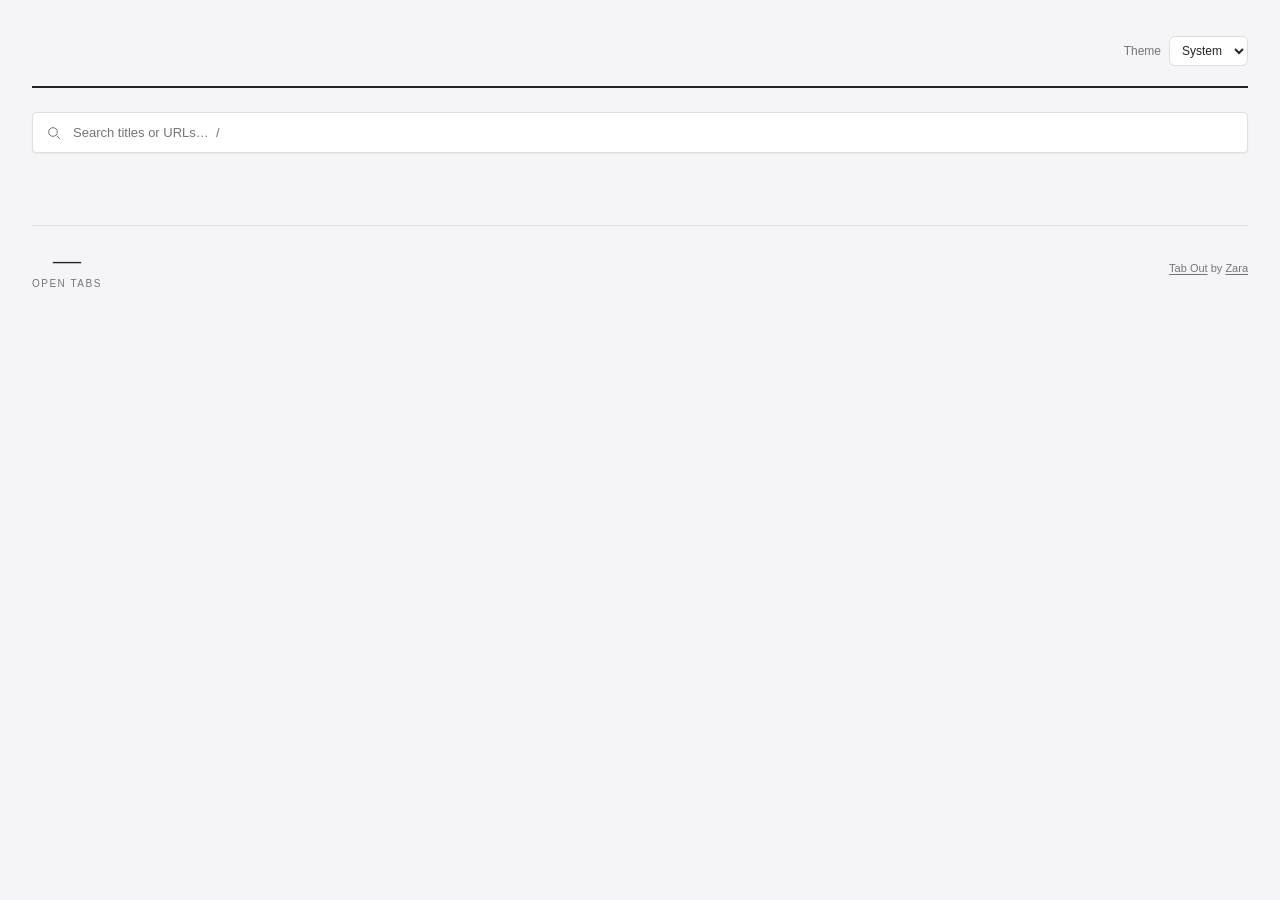
==== commit 1bfb8963: "Adopt the index styling while keeping the original dashboard layout - Refine card headers, row spaci" ====
--- a/extension/index.html
+++ b/extension/index.html
@@ -1,29 +1,153 @@
-<!-- ==========================================================================
-     Tab Out UI 原型演示（AGY 设计）
-     纯前端内存态交互原型 · 无真实 Chrome API 调用 · 无 localStorage 读写
-     分支: p/patrick/ui-prototypes
-     支持方案切换: ?variant=A (静谧工作台) | ?variant=B (纸上索引) | ?variant=C (快捷启动器)
-     零远端依赖 · 系统字体 · 内联 SVG · 高信息密度
-     ========================================================================== -->
 <!DOCTYPE html>
-<html lang="zh-CN">
+<html lang="en">
 <head>
   <meta charset="UTF-8">
   <meta name="viewport" content="width=device-width, initial-scale=1.0">
-  <title>Tab Out · 界面原型探索 (AGY Design)</title>
-  <link rel="stylesheet" href="prototype/prototype.css">
+  <title>Tab Out</title>
+
+  <script src="theme.js"></script>
+  <link rel="stylesheet" href="style.css">
 </head>
 <body>
-  <!-- 主界面应用挂载点 -->
-  <div id="prototypeAppRoot"></div>
+<div class="container">
 
-  <!-- 全局轻量交互反馈 Toast -->
-  <div id="prototypeToast" role="status" aria-live="polite"></div>
 
-  <!-- 共享底部悬浮切换条 (仅 localhost / 127.0.0.1 / file 协议渲染) -->
-  <div id="prototypeSwitcherRoot"></div>
 
-  <!-- 原型应用主入口 (ES Module) -->
-  <script type="module" src="prototype/main.js"></script>
+  <!-- ================================================================
+       HEADER — greeting on the left
+       ================================================================ -->
+  <header>
+    <div class="header-left">
+      <!-- "Good afternoon" — written by getGreeting() in app.js -->
+      <h1 id="greeting"></h1>
+      <!-- "Friday, April 4, 2026" — written by getDateDisplay() in app.js -->
+      <div class="date" id="dateDisplay"></div>
+    </div>
+    <label class="theme-control">
+      Theme
+      <select id="themeSelect" aria-label="Theme">
+        <option value="system">System</option>
+        <option value="light">Light</option>
+        <option value="dark">Dark</option>
+      </select>
+    </label>
+  </header>
+
+  <div class="global-search">
+    <label for="globalSearch" class="visually-hidden">Search all tabs</label>
+    <svg viewBox="0 0 24 24" fill="none" stroke="currentColor" stroke-width="1.5" aria-hidden="true"><circle cx="10.5" cy="10.5" r="6.5"/><path d="m16 16 4.5 4.5"/></svg>
+    <input id="globalSearch" type="search" placeholder="Search titles or URLs…  /" autocomplete="off"
+      title="/ Search · ↑ ↓ Select · Enter Open · Esc Clear" aria-keyshortcuts="/"
+      role="combobox" aria-expanded="false" aria-controls="searchResults" aria-autocomplete="list">
+  </div>
+  <section id="searchPanel" hidden aria-label="Search results">
+    <p id="searchStatus" role="status"></p>
+    <div id="searchResults" role="listbox" aria-label="Matching tabs"></div>
+  </section>
+
+  <!-- ================================================================
+       TAB OUT DUPES BANNER — appears when you have extra Tab Out tabs open
+       Hidden by default; app.js shows it when dupeTabOutCount > 1
+       ================================================================ -->
+  <div class="tab-cleanup-banner" id="tabOutDupeBanner" style="display:none">
+    <div class="tab-cleanup-left">
+      <div class="tab-cleanup-icon">
+        <svg xmlns="http://www.w3.org/2000/svg" fill="none" viewBox="0 0 24 24" stroke-width="1.5" stroke="currentColor">
+          <path stroke-linecap="round" stroke-linejoin="round" d="M15.75 17.25v3.375c0 .621-.504 1.125-1.125 1.125h-9.75a1.125 1.125 0 0 1-1.125-1.125V7.875c0-.621.504-1.125 1.125-1.125H6.75a9.06 9.06 0 0 1 1.5.124m7.5 10.376h3.375c.621 0 1.125-.504 1.125-1.125V11.25c0-4.46-3.243-8.161-7.5-8.876a9.06 9.06 0 0 0-1.5-.124H9.375c-.621 0-1.125.504-1.125 1.125v3.5m7.5 10.375H9.375a1.125 1.125 0 0 1-1.125-1.125v-9.25m12 6.625v-1.875a3.375 3.375 0 0 0-3.375-3.375h-1.5a1.125 1.125 0 0 1-1.125-1.125v-1.5a3.375 3.375 0 0 0-3.375-3.375H9.75" />
+        </svg>
+      </div>
+      <div class="tab-cleanup-text">
+        You have <strong id="tabOutDupeCount"></strong> Tab Out tabs open. Keep just this one?
+      </div>
+    </div>
+    <button class="tab-cleanup-btn" data-action="close-tabout-dupes">Close extras</button>
+  </div>
+
+  <!-- ================================================================
+       MAIN CONTENT AREA — two-column layout
+       Left: open tabs (domain/mission cards)
+       Right: saved for later checklist
+       The right column only renders when it has items (JS controls this)
+       ================================================================ -->
+  <div class="dashboard-columns" id="dashboardColumns">
+
+    <!-- LEFT COLUMN: Open tabs -->
+    <div class="active-section" id="openTabsSection" style="display:none">
+      <div class="section-header">
+        <h2 id="openTabsSectionTitle">Right now</h2>
+        <div class="section-line"></div>
+        <div class="section-count" id="openTabsSectionCount"></div>
+      </div>
+      <div class="missions" id="openTabsMissions"></div>
+    </div>
+
+    <!-- RIGHT COLUMN: Saved for Later checklist -->
+    <div class="deferred-column" id="deferredColumn" style="display:none">
+      <div class="section-header">
+        <h2>Saved for later</h2>
+        <div class="section-line"></div>
+        <div class="section-count" id="deferredCount"></div>
+      </div>
+
+      <!-- Active checklist items — injected by renderDeferredList() in app.js -->
+      <div class="deferred-list" id="deferredList"></div>
+
+      <!-- Empty state — shown when no active deferred tabs -->
+      <div class="deferred-empty" id="deferredEmpty" style="display:none">
+        Nothing saved. Living in the moment.
+      </div>
+
+      <!-- Archive section — collapsed by default -->
+      <div class="deferred-archive" id="deferredArchive" style="display:none">
+        <button class="archive-toggle" id="archiveToggle">
+          <svg class="archive-chevron" xmlns="http://www.w3.org/2000/svg" fill="none" viewBox="0 0 24 24" stroke-width="2" stroke="currentColor"><path stroke-linecap="round" stroke-linejoin="round" d="m19.5 8.25-7.5 7.5-7.5-7.5" /></svg>
+          Archive
+          <span class="archive-count" id="archiveCount"></span>
+        </button>
+        <div class="archive-body" id="archiveBody" style="display:none">
+          <input type="text" class="archive-search" id="archiveSearch" placeholder="Search archived tabs...">
+          <div class="archive-list" id="archiveList"></div>
+        </div>
+      </div>
+    </div>
+
+  </div><!-- end .dashboard-columns -->
+
+  <!-- ================================================================
+       FOOTER — global stats + refresh control
+       ================================================================ -->
+  <footer>
+    <div class="footer-stats">
+      <div class="stat">
+        <div class="stat-num" id="statTabs">—</div>
+        <div class="stat-label">Open tabs</div>
+      </div>
+    </div>
+    <div class="last-refresh">
+      <span style="color: var(--muted); font-size: 11px;"><a href="https://github.com/zarazhangrui/tab-out" target="_top" style="color: var(--muted); text-decoration: underline; text-underline-offset: 2px;">Tab Out</a> by <a href="https://x.com/zarazhangrui" target="_top" style="color: var(--muted); text-decoration: underline; text-underline-offset: 2px;">Zara</a></span>
+    </div>
+  </footer>
+
+</div><!-- end .container -->
+
+<!-- ================================================================
+     TOAST — floats above everything, used for action confirmations
+     Hidden by default via CSS (opacity:0, translateY)
+     ================================================================ -->
+<div class="toast" id="toast">
+  <!-- Checkmark circle icon (Heroicons outline) -->
+  <svg xmlns="http://www.w3.org/2000/svg" fill="none" viewBox="0 0 24 24" stroke-width="2" stroke="currentColor">
+    <path stroke-linecap="round" stroke-linejoin="round" d="M9 12.75 11.25 15 15 9.75M21 12a9 9 0 1 1-18 0 9 9 0 0 1 18 0Z" />
+  </svg>
+  <span id="toastText"></span>
+</div>
+
+<!-- Personal config (gitignored) — defines LOCAL_LANDING_PAGE_PATTERNS etc. -->
+<!-- If the file doesn't exist, that's fine — app.js uses sensible defaults. -->
+<script src="config.local.js"></script>
+
+<!-- Main dashboard logic — loads last so the DOM is ready -->
+<script src="app.js"></script>
+<script src="dashboard.js"></script>
 </body>
 </html>
--- a/extension/style.css
+++ b/extension/style.css
@@ -0,0 +1,1227 @@
+/* ============================================================
+   Tab Mission Control — Dashboard Styles
+   ============================================================ */
+
+:root {
+  color-scheme: light dark;
+  --ink: light-dark(#242426, #e9e9ec);
+  --font-body: -apple-system, BlinkMacSystemFont, "Segoe UI", "PingFang SC", "Microsoft YaHei", sans-serif;
+  --font-heading: "Iowan Old Style", "Palatino Linotype", "Songti SC", Georgia, serif;
+  --surface: light-dark(#f9f9fa, #252529);
+  --hover: light-dark(#f0f1f4, #2c2d33);
+  --paper: light-dark(#f5f5f7, #151518);
+  --warm-gray: light-dark(#dedee3, #38383e);
+  --muted: light-dark(#74747e, #aaaab5);
+  --accent-amber: light-dark(#a9662b, #e3aa70);
+  --accent-sage: light-dark(#5a7a62, #96b99c);
+  --accent-slate: light-dark(#5a6b7a, #9bafc0);
+  --accent-rose: light-dark(#b35a5a, #e59494);
+  --status-active: light-dark(#3d7a4a, #8cbd96);
+  --status-cooling: light-dark(#b8892e, #d9b467);
+  --status-abandoned: light-dark(#b35a5a, #e59494);
+  --card-bg: light-dark(#ffffff, #1e1e22);
+  --shadow: light-dark(rgba(26, 22, 19, 0.06), rgba(0, 0, 0, 0.25));
+}
+
+:root[data-theme="light"] { color-scheme: light; }
+:root[data-theme="dark"] { color-scheme: dark; }
+
+.theme-control {
+  display: flex;
+  align-items: center;
+  gap: 8px;
+  font-size: 12px;
+  color: var(--muted);
+}
+
+.theme-control select {
+  font: inherit;
+  color: var(--ink);
+  background: var(--card-bg);
+  border: 1px solid var(--warm-gray);
+  border-radius: 6px;
+  padding: 6px 8px;
+}
+
+* { margin: 0; padding: 0; box-sizing: border-box; }
+
+body {
+  font-family: var(--font-body);
+  background: var(--paper);
+  color: var(--ink);
+  min-height: 100vh;
+  -webkit-font-smoothing: antialiased;
+}
+
+.container {
+  position: relative;
+  z-index: 1;
+  max-width: 960px;
+  margin: 0 auto;
+  padding: 36px 32px 64px;
+}
+
+/* When the saved-for-later sidebar is open, expand the container
+   so the tab grid still has room for 2-3 columns */
+.container:has(.dashboard-columns) {
+  max-width: 1440px;
+}
+
+/* ---- Header ---- */
+header {
+  display: flex;
+  justify-content: space-between;
+  align-items: flex-start;
+  flex-wrap: wrap;
+  gap: 16px;
+  margin-bottom: 24px;
+  padding-bottom: 20px;
+  border-bottom: 2px solid var(--ink);
+}
+
+.header-left h1 {
+  font-family: var(--font-heading);
+  font-weight: 500;
+  font-size: 32px;
+  letter-spacing: -0.5px;
+  color: var(--ink);
+  margin-bottom: 4px;
+}
+
+.header-left .date {
+  font-family: ui-monospace, SFMono-Regular, Menlo, monospace;
+  font-size: 11px;
+  color: var(--muted);
+  font-weight: 400;
+  letter-spacing: 0.5px;
+  text-transform: uppercase;
+}
+
+/* ---- Tab cleanup banner ---- */
+.tab-cleanup-banner {
+  background: linear-gradient(135deg, rgba(200, 113, 58, 0.04), rgba(200, 113, 58, 0.09));
+  border: 1px solid rgba(200, 113, 58, 0.18);
+  border-radius: 8px;
+  padding: 16px 24px;
+  display: flex;
+  align-items: center;
+  justify-content: space-between;
+  margin-bottom: 16px;
+}
+
+.tab-cleanup-left {
+  display: flex;
+  align-items: center;
+  gap: 16px;
+}
+
+.tab-cleanup-icon {
+  width: 36px;
+  height: 36px;
+  border-radius: 50%;
+  background: rgba(200, 113, 58, 0.1);
+  display: flex;
+  align-items: center;
+  justify-content: center;
+  flex-shrink: 0;
+}
+
+.tab-cleanup-icon svg {
+  width: 18px;
+  height: 18px;
+  color: var(--accent-amber);
+}
+
+.tab-cleanup-text {
+  font-size: 13px;
+  color: var(--ink);
+  line-height: 1.5;
+}
+
+.tab-cleanup-text strong {
+  font-weight: 600;
+}
+
+.tab-cleanup-btn {
+  font-family: var(--font-body);
+  font-size: 12px;
+  font-weight: 600;
+  padding: 8px 20px;
+  border-radius: 6px;
+  border: none;
+  background: var(--accent-amber);
+  color: white;
+  cursor: pointer;
+  transition: all 0.2s;
+  white-space: nowrap;
+}
+
+.tab-cleanup-btn:hover {
+  opacity: 0.85;
+  transform: translateY(-1px);
+}
+
+/* ---- Nudge banner ---- */
+.nudge-banner {
+  background: linear-gradient(135deg, rgba(179, 90, 90, 0.04), rgba(179, 90, 90, 0.08));
+  border: 1px solid rgba(179, 90, 90, 0.15);
+  border-radius: 8px;
+  padding: 16px 24px;
+  display: flex;
+  align-items: center;
+  gap: 16px;
+  margin-bottom: 40px;
+}
+
+.nudge-icon {
+  width: 36px;
+  height: 36px;
+  border-radius: 50%;
+  background: rgba(179, 90, 90, 0.1);
+  display: flex;
+  align-items: center;
+  justify-content: center;
+  flex-shrink: 0;
+}
+
+.nudge-icon svg {
+  width: 18px;
+  height: 18px;
+  color: var(--status-abandoned);
+}
+
+.nudge-text {
+  font-size: 13px;
+  color: var(--ink);
+  line-height: 1.5;
+}
+
+.nudge-text strong {
+  font-weight: 600;
+}
+
+/* ---- Section Headers ---- */
+.section-header {
+  display: flex;
+  align-items: center;
+  gap: 12px;
+  margin-bottom: 14px;
+  margin-top: 0;
+}
+
+.section-header h2 {
+  font-family: var(--font-heading);
+  font-weight: 400;
+  font-size: 18px;
+  color: var(--ink);
+  white-space: nowrap;
+}
+
+.section-line {
+  flex: 1;
+  height: 1px;
+  background: var(--warm-gray);
+}
+
+.section-count {
+  font-size: 12px;
+  color: var(--muted);
+  font-weight: 500;
+  letter-spacing: 0.5px;
+  white-space: nowrap;
+}
+
+/* ---- Mission Cards ---- */
+.missions {
+  display: grid;
+  grid-template-columns: repeat(auto-fit, minmax(min(300px, 100%), 1fr));
+  gap: 18px;
+  align-items: start;
+  margin-bottom: 40px;
+}
+
+.mission-card {
+  background: var(--card-bg);
+  border: 1px solid var(--warm-gray);
+  border-radius: 4px;
+  padding: 0;
+  display: flex;
+  flex-direction: column;
+  gap: 8px;
+  box-shadow: 0 1px 2px var(--shadow);
+  transition: box-shadow 0.15s ease;
+  position: relative;
+  overflow: hidden;
+  min-width: 0;
+}
+
+.mission-card:hover {
+  box-shadow: 0 3px 12px var(--shadow);
+}
+
+/* Closing animation — card scales down and fades out */
+.mission-card.closing {
+  opacity: 0;
+  transform: scale(0.9);
+  transition: opacity 0.25s ease, transform 0.25s ease;
+  pointer-events: none;
+}
+
+.mission-card.collapsed {
+  display: none !important;
+}
+
+/* Old side status bar — hidden, replaced by top border via ::before */
+.status-bar {
+  display: none;
+}
+
+.mission-content {
+  min-width: 0;
+}
+
+/* Hide the right-side meta (page count) — info is already in the badge */
+.mission-meta {
+  display: none;
+}
+
+.mission-top {
+  display: flex;
+  align-items: center;
+  gap: 8px;
+  margin-bottom: 0;
+  padding: 12px 14px;
+  background: var(--surface);
+  border-bottom: 1px solid var(--warm-gray);
+  flex-wrap: wrap;
+}
+
+.mission-name {
+  font-weight: 600;
+  font-size: 13px;
+  color: var(--ink);
+  letter-spacing: -0.2px;
+}
+
+.mission-tag {
+  font-size: 10px;
+  text-transform: uppercase;
+  letter-spacing: 1px;
+  font-weight: 600;
+  padding: 2px 8px;
+  border-radius: 3px;
+}
+
+.mission-tag.active {
+  color: var(--status-active);
+  background: rgba(61, 122, 74, 0.08);
+}
+
+.mission-tag.cooling {
+  color: var(--status-cooling);
+  background: rgba(184, 137, 46, 0.08);
+}
+
+.mission-tag.abandoned {
+  color: var(--status-abandoned);
+  background: rgba(179, 90, 90, 0.08);
+}
+
+/* Tab indicator badge — shows how many Chrome tabs are still open for this mission */
+.open-tabs-badge {
+  display: inline-flex;
+  align-items: center;
+  gap: 4px;
+  font-size: 10px;
+  font-weight: 500;
+  color: var(--muted);
+  background: var(--paper);
+  padding: 2px 6px;
+  border-radius: 3px;
+}
+
+.open-tabs-badge svg {
+  width: 10px;
+  height: 10px;
+}
+
+.mission-summary {
+  font-size: 13px;
+  color: var(--muted);
+  line-height: 1.5;
+  margin-bottom: 8px;
+}
+
+.mission-pages {
+  padding: 4px 0;
+  display: flex;
+  flex-direction: column;
+  gap: 0;
+}
+
+/* ---- Tab row — each tab is a full-width row with favicon, title, and actions ---- */
+.page-chip {
+  font-size: 13px;
+  color: var(--ink);
+  background: transparent;
+  padding: 9px 14px;
+  border-radius: 0;
+  border: none;
+  border-bottom: 1px solid var(--warm-gray);
+  position: relative;
+  display: flex;
+  align-items: center;
+  gap: 8px;
+  line-height: 1.45;
+}
+
+.page-chip:last-child,
+.page-chip-overflow {
+  border-bottom: none;
+}
+
+/* Favicon */
+.chip-favicon {
+  width: 16px;
+  height: 16px;
+  flex-shrink: 0;
+  border-radius: 2px;
+}
+
+/* Title text — wraps naturally, no truncation */
+.chip-text {
+  flex: 1;
+  min-width: 0;
+  /* Show up to 2 lines, then ellipsis */
+  display: -webkit-box;
+  -webkit-line-clamp: 2;
+  -webkit-box-orient: vertical;
+  overflow: hidden;
+}
+
+/* Duplicate badge */
+.chip-dupe-badge {
+  color: var(--accent-amber);
+  font-weight: 600;
+}
+
+/* Duplicate border highlight */
+.chip-has-dupes {
+  border-color: rgba(200, 113, 58, 0.25);
+}
+
+/* Action buttons grouped on the right */
+.chip-actions {
+  display: flex;
+  align-items: center;
+  gap: 2px;
+  flex-shrink: 0;
+  margin-left: auto;
+}
+
+/* ---- Chip action buttons (save + close) ---- */
+.chip-action {
+  display: inline-flex;
+  align-items: center;
+  justify-content: center;
+  background: none;
+  border: none;
+  color: var(--muted);
+  cursor: pointer;
+  padding: 4px;
+  border-radius: 4px;
+  opacity: 0.65;
+  transition: opacity 0.15s, color 0.15s, background 0.15s;
+  flex-shrink: 0;
+}
+
+.chip-action svg {
+  width: 15px;
+  height: 15px;
+}
+
+.chip-action:hover {
+  opacity: 1;
+  background: rgba(154, 145, 138, 0.1);
+}
+
+.chip-save:hover {
+  color: var(--accent-sage);
+  background: rgba(90, 122, 98, 0.08);
+}
+
+.chip-close:hover {
+  color: var(--status-abandoned);
+  background: rgba(179, 90, 90, 0.08);
+}
+
+.page-chip.clickable {
+  cursor: pointer;
+  transition: background 0.15s ease;
+}
+
+.page-chip.clickable:hover {
+  background: var(--hover);
+}
+
+/* "+N more" overflow chip */
+.page-chip-overflow {
+  font-size: 12px;
+  color: var(--muted);
+  padding: 8px 14px;
+}
+
+/* mission-meta hidden — see above */
+
+.mission-time {
+  font-size: 12px;
+  color: var(--muted);
+  margin-bottom: 4px;
+}
+
+.mission-page-count {
+  font-size: 20px;
+  font-family: var(--font-heading);
+  font-weight: 300;
+  color: var(--ink);
+  line-height: 1;
+}
+
+.mission-page-label {
+  font-size: 10px;
+  color: var(--muted);
+  text-transform: uppercase;
+  letter-spacing: 1px;
+}
+
+/* ---- Actions row ---- */
+.actions {
+  display: flex;
+  gap: 8px;
+  margin-top: 0;
+  padding: 10px 14px;
+  border-top: 1px solid var(--warm-gray);
+  flex-wrap: wrap;
+}
+
+.action-btn {
+  font-size: 11px;
+  font-family: var(--font-body);
+  font-weight: 500;
+  padding: 5px 9px;
+  border-radius: 4px;
+  border: 1px solid var(--warm-gray);
+  background: var(--card-bg);
+  color: var(--muted);
+  cursor: pointer;
+  transition: all 0.2s;
+  display: inline-flex;
+  align-items: center;
+  gap: 5px;
+}
+
+.action-btn:hover {
+  border-color: var(--ink);
+  color: var(--ink);
+}
+
+.action-btn svg {
+  width: 12px;
+  height: 12px;
+}
+
+.action-btn.primary {
+  background: var(--ink);
+  color: var(--paper);
+  border-color: var(--ink);
+}
+
+.action-btn.primary:hover {
+  opacity: 0.85;
+}
+
+.action-btn.close-tabs {
+  border-color: rgba(200, 113, 58, 0.3);
+  color: var(--accent-amber);
+  background: rgba(200, 113, 58, 0.04);
+}
+
+.action-btn.close-tabs:hover {
+  background: rgba(200, 113, 58, 0.1);
+  border-color: var(--accent-amber);
+}
+
+.action-btn.save-tabs {
+  border-color: rgba(90, 122, 98, 0.3);
+  color: var(--accent-sage);
+  background: rgba(90, 122, 98, 0.04);
+}
+
+.action-btn.save-tabs:hover {
+  background: rgba(90, 122, 98, 0.1);
+  border-color: var(--accent-sage);
+}
+
+.action-btn.danger {
+  color: var(--status-abandoned);
+}
+
+.action-btn.danger:hover {
+  border-color: var(--status-abandoned);
+  color: var(--status-abandoned);
+}
+
+/* ---- Toast notification ---- */
+.toast {
+  position: fixed;
+  bottom: 32px;
+  left: 50%;
+  transform: translateX(-50%) translateY(80px);
+  background: var(--ink);
+  color: var(--paper);
+  font-family: var(--font-body);
+  font-size: 13px;
+  font-weight: 500;
+  padding: 12px 24px;
+  border-radius: 8px;
+  box-shadow: 0 8px 32px rgba(0,0,0,0.2);
+  z-index: 100;
+  opacity: 0;
+  transition: all 0.4s cubic-bezier(0.16, 1, 0.3, 1);
+  pointer-events: none;
+  display: flex;
+  align-items: center;
+  gap: 8px;
+}
+
+.toast.visible {
+  opacity: 1;
+  transform: translateX(-50%) translateY(0);
+}
+
+.toast svg {
+  width: 16px;
+  height: 16px;
+  color: var(--status-active);
+}
+
+/* ---- Footer ---- */
+footer {
+  margin-top: 48px;
+  padding-top: 20px;
+  border-top: 1px solid var(--warm-gray);
+  display: flex;
+  justify-content: space-between;
+  align-items: center;
+}
+
+.footer-stats {
+  display: flex;
+  gap: 32px;
+}
+
+.stat {
+  text-align: center;
+}
+
+.stat-num {
+  font-family: var(--font-heading);
+  font-size: 28px;
+  font-weight: 300;
+  color: var(--ink);
+  line-height: 1;
+  transition: all 0.3s;
+}
+
+.stat-label {
+  font-size: 10px;
+  text-transform: uppercase;
+  letter-spacing: 1.5px;
+  color: var(--muted);
+  margin-top: 4px;
+}
+
+.last-refresh {
+  font-size: 11px;
+  color: var(--muted);
+}
+
+.refresh-btn {
+  font-family: var(--font-body);
+  font-size: 11px;
+  font-weight: 500;
+  color: var(--accent-amber);
+  background: none;
+  border: none;
+  cursor: pointer;
+  text-decoration: underline;
+  text-underline-offset: 2px;
+}
+
+/* ---- Animations ---- */
+@keyframes fadeUp {
+  from { opacity: 0; transform: translateY(12px); }
+  to { opacity: 1; transform: translateY(0); }
+}
+
+header { animation: fadeUp 0.5s ease both; }
+.tab-cleanup-banner { animation: fadeUp 0.5s ease 0.1s both; }
+.nudge-banner { animation: fadeUp 0.5s ease 0.15s both; }
+.active-section .section-header { animation: fadeUp 0.5s ease 0.2s both; }
+.active-section .missions .mission-card:nth-child(1) { animation: fadeUp 0.4s ease 0.25s both; }
+.active-section .missions .mission-card:nth-child(2) { animation: fadeUp 0.4s ease 0.3s both; }
+.active-section .missions .mission-card:nth-child(3) { animation: fadeUp 0.4s ease 0.35s both; }
+.active-section .missions .mission-card:nth-child(4) { animation: fadeUp 0.4s ease 0.4s both; }
+.abandoned-section .section-header { animation: fadeUp 0.5s ease 0.45s both; }
+.abandoned-section .missions .mission-card:nth-child(1) { animation: fadeUp 0.4s ease 0.5s both; }
+.abandoned-section .missions .mission-card:nth-child(2) { animation: fadeUp 0.4s ease 0.55s both; }
+.abandoned-section .missions .mission-card:nth-child(3) { animation: fadeUp 0.4s ease 0.6s both; }
+footer { animation: fadeUp 0.5s ease 0.65s both; }
+
+.deferred-list .deferred-item:nth-child(1) { animation-delay: 0.05s; }
+.deferred-list .deferred-item:nth-child(2) { animation-delay: 0.1s; }
+.deferred-list .deferred-item:nth-child(3) { animation-delay: 0.15s; }
+.deferred-list .deferred-item:nth-child(4) { animation-delay: 0.2s; }
+.deferred-list .deferred-item:nth-child(5) { animation-delay: 0.25s; }
+.deferred-column .section-header { animation: fadeUp 0.5s ease 0.1s both; }
+
+
+/* ================================================================
+   STATIC DEFAULT VIEW — new elements added for "AI on demand"
+   ================================================================ */
+
+/* ---- Neutral status bar (domain-grouped cards, no AI color) ---- */
+.status-bar.neutral {
+  background: var(--warm-gray);
+}
+
+/* ---- "Domain" tag on static domain cards ---- */
+.mission-tag.neutral {
+  color: var(--muted);
+  background: rgba(154, 145, 138, 0.1);
+}
+
+/* ================================================================
+   MISSIONS EMPTY STATE
+   Shown when all mission cards have been closed.
+   A calm, satisfying "you did it" moment.
+   ================================================================ */
+
+.missions-empty-state {
+  /* Takes the full width — spans all columns */
+  grid-column: 1 / -1;
+
+  display: flex;
+  flex-direction: column;
+  align-items: center;
+  justify-content: center;
+  gap: 12px;
+
+  padding: 56px 24px;
+  text-align: center;
+
+  animation: fadeUp 0.5s ease both;
+}
+
+/* CSS-drawn checkmark in a glowing circle */
+.empty-checkmark {
+  width: 56px;
+  height: 56px;
+  border-radius: 50%;
+  background: rgba(90, 122, 98, 0.1);
+  border: 1.5px solid rgba(90, 122, 98, 0.3);
+
+  /* Soft sage glow */
+  box-shadow: 0 0 0 8px rgba(90, 122, 98, 0.05),
+              0 0 0 16px rgba(90, 122, 98, 0.03);
+
+  display: flex;
+  align-items: center;
+  justify-content: center;
+
+  /* Pop in with a gentle scale animation */
+  animation: checkPop 0.5s cubic-bezier(0.34, 1.56, 0.64, 1) 0.1s both;
+}
+
+.empty-checkmark svg {
+  width: 26px;
+  height: 26px;
+  color: var(--accent-sage);
+  stroke-width: 2.5;
+}
+
+@keyframes checkPop {
+  from { transform: scale(0.6); opacity: 0; }
+  to   { transform: scale(1);   opacity: 1; }
+}
+
+.empty-title {
+  font-family: var(--font-heading);
+  font-size: 20px;
+  font-weight: 400;
+  font-style: italic;
+  color: var(--ink);
+  letter-spacing: -0.3px;
+}
+
+.empty-subtitle {
+  font-size: 13px;
+  color: var(--muted);
+  font-weight: 400;
+  letter-spacing: 0.3px;
+}
+
+
+/* ================================================================
+   UPDATE BANNER
+   Appears at the very top of the page when a new version is available.
+   Intentionally thin and unobtrusive — it's informational, not urgent.
+   The warm sage green palette feels calm and positive ("new thing!"),
+   contrasting with the amber/rose warning tones used elsewhere.
+   ================================================================ */
+
+.update-banner {
+  /* Thin bar — sits above the header, below the container's top padding */
+  display: flex;
+  align-items: center;
+  justify-content: space-between;
+  gap: 12px;
+
+  /* Sage green tint — matches accent-sage but very light */
+  background: linear-gradient(135deg, rgba(90, 122, 98, 0.05), rgba(90, 122, 98, 0.10));
+  border: 1px solid rgba(90, 122, 98, 0.22);
+  border-radius: 8px;
+  padding: 10px 16px;
+
+  /* Push the header down slightly */
+  margin-bottom: 24px;
+
+  /* Slide in from above when it appears */
+  animation: bannerSlideIn 0.35s cubic-bezier(0.16, 1, 0.3, 1) both;
+}
+
+@keyframes bannerSlideIn {
+  from { opacity: 0; transform: translateY(-8px); }
+  to   { opacity: 1; transform: translateY(0); }
+}
+
+/* Left cluster: icon + text */
+.update-banner-left {
+  display: flex;
+  align-items: center;
+  gap: 10px;
+  flex: 1;
+  min-width: 0; /* prevents text overflow from breaking layout */
+}
+
+.update-banner-icon {
+  width: 16px;
+  height: 16px;
+  color: var(--accent-sage);
+  flex-shrink: 0;
+  opacity: 0.85;
+}
+
+.update-banner-text {
+  font-size: 13px;
+  color: var(--ink);
+  font-weight: 400;
+  line-height: 1.4;
+  opacity: 0.85;
+}
+
+/* Right cluster: action button + dismiss X */
+.update-banner-right {
+  display: flex;
+  align-items: center;
+  gap: 8px;
+  flex-shrink: 0;
+}
+
+/* "Update now" button — small, filled, sage green */
+.update-banner-btn {
+  font-family: var(--font-body);
+  font-size: 12px;
+  font-weight: 500;
+  color: #fff;
+  background: var(--accent-sage);
+  border: none;
+  border-radius: 5px;
+  padding: 5px 12px;
+  cursor: pointer;
+  letter-spacing: 0.2px;
+  transition: background 0.2s, opacity 0.2s;
+  white-space: nowrap;
+}
+
+.update-banner-btn:hover {
+  background: #4a6952; /* slightly darker sage */
+}
+
+.update-banner-btn:disabled {
+  opacity: 0.55;
+  cursor: not-allowed;
+}
+
+/* Dismiss X button — minimal, icon-only */
+.update-banner-dismiss {
+  display: flex;
+  align-items: center;
+  justify-content: center;
+  width: 24px;
+  height: 24px;
+  border: none;
+  background: transparent;
+  cursor: pointer;
+  border-radius: 4px;
+  color: var(--muted);
+  transition: background 0.15s, color 0.15s;
+  padding: 0;
+  flex-shrink: 0;
+}
+
+.update-banner-dismiss:hover {
+  background: rgba(26, 22, 19, 0.06);
+  color: var(--ink);
+}
+
+.update-banner-dismiss svg {
+  width: 14px;
+  height: 14px;
+}
+
+
+/* ================================================================
+   SAVED FOR LATER — Checklist Column + Archive
+   ================================================================ */
+
+/* ---- Two-column layout ---- */
+.dashboard-columns {
+  display: flex;
+  gap: 28px;
+  align-items: flex-start;
+}
+
+/* Open tabs column keeps the grid layout */
+.dashboard-columns .active-section {
+  flex: 1;
+  min-width: 0;
+}
+
+/* Saved for later column — fixed width on the right, scrolls independently */
+.deferred-column {
+  width: 260px;
+  flex-shrink: 0;
+  position: sticky;
+  top: 32px;
+  max-height: calc(100vh - 64px);
+  overflow-y: auto;
+}
+
+/* On narrow screens, stack vertically */
+@media (max-width: 800px) {
+  .dashboard-columns {
+    flex-direction: column;
+  }
+  .deferred-column {
+    width: 100%;
+    position: static;
+  }
+}
+
+/* ---- Checklist items ---- */
+.deferred-item {
+  display: flex;
+  align-items: flex-start;
+  gap: 10px;
+  padding: 10px 0;
+  border-bottom: 1px solid rgba(154, 145, 138, 0.12);
+  animation: fadeUp 0.3s ease both;
+}
+
+.deferred-item:last-child {
+  border-bottom: none;
+}
+
+/* Custom checkbox */
+.deferred-checkbox {
+  appearance: none;
+  -webkit-appearance: none;
+  width: 18px;
+  height: 18px;
+  border: 2px solid var(--warm-gray);
+  border-radius: 4px;
+  cursor: pointer;
+  flex-shrink: 0;
+  margin-top: 1px;
+  transition: all 0.2s;
+  position: relative;
+}
+
+.deferred-checkbox:hover {
+  border-color: var(--accent-sage);
+}
+
+.deferred-checkbox:checked {
+  background: var(--accent-sage);
+  border-color: var(--accent-sage);
+}
+
+/* Checkmark inside the checkbox */
+.deferred-checkbox:checked::after {
+  content: '';
+  position: absolute;
+  top: 2px;
+  left: 5px;
+  width: 4px;
+  height: 8px;
+  border: solid white;
+  border-width: 0 2px 2px 0;
+  transform: rotate(45deg);
+}
+
+/* Item content (title, domain, time) */
+.deferred-info {
+  flex: 1;
+  min-width: 0;
+}
+
+.deferred-title {
+  font-size: 13px;
+  color: var(--ink);
+  text-decoration: none;
+  display: block;
+  overflow: hidden;
+  text-overflow: ellipsis;
+  white-space: nowrap;
+  transition: color 0.15s;
+}
+
+.deferred-title:hover {
+  color: var(--accent-amber);
+}
+
+.deferred-meta {
+  font-size: 11px;
+  color: var(--muted);
+  margin-top: 2px;
+  display: flex;
+  gap: 8px;
+}
+
+/* Checked-off item — strikethrough + faded */
+.deferred-item.checked .deferred-title {
+  text-decoration: line-through;
+  color: var(--muted);
+}
+
+.deferred-item.checked .deferred-meta {
+  opacity: 0.5;
+}
+
+/* Dismiss (X) button */
+.deferred-dismiss {
+  background: none;
+  border: none;
+  color: var(--muted);
+  cursor: pointer;
+  padding: 2px;
+  opacity: 0.3;
+  transition: opacity 0.15s, color 0.15s;
+  flex-shrink: 0;
+  margin-top: 1px;
+}
+
+.deferred-dismiss svg {
+  width: 14px;
+  height: 14px;
+}
+
+.deferred-dismiss:hover {
+  opacity: 1;
+  color: var(--status-abandoned);
+}
+
+/* Slide-out animation for items being removed */
+.deferred-item.removing {
+  opacity: 0;
+  transform: translateX(20px);
+  transition: opacity 0.3s ease, transform 0.3s ease;
+}
+
+/* ---- Empty state ---- */
+.deferred-empty {
+  font-size: 13px;
+  color: var(--muted);
+  font-style: italic;
+  padding: 24px 0;
+  text-align: center;
+}
+
+/* ---- Archive section ---- */
+.deferred-archive {
+  margin-top: 16px;
+  padding-top: 12px;
+  border-top: 1px solid var(--warm-gray);
+}
+
+.archive-toggle {
+  font-family: var(--font-body);
+  font-size: 12px;
+  font-weight: 500;
+  color: var(--muted);
+  background: none;
+  border: none;
+  cursor: pointer;
+  display: flex;
+  align-items: center;
+  gap: 6px;
+  padding: 4px 0;
+  width: 100%;
+  text-align: left;
+  transition: color 0.15s;
+}
+
+.archive-toggle:hover {
+  color: var(--ink);
+}
+
+.archive-chevron {
+  width: 14px;
+  height: 14px;
+  transition: transform 0.2s;
+}
+
+.archive-toggle.open .archive-chevron {
+  transform: rotate(180deg);
+}
+
+.archive-count {
+  font-size: 11px;
+  color: var(--muted);
+  opacity: 0.7;
+}
+
+.archive-body {
+  padding-top: 12px;
+}
+
+.archive-search {
+  font-family: var(--font-body);
+  font-size: 12px;
+  width: 100%;
+  padding: 8px 12px;
+  border: 1px solid var(--warm-gray);
+  border-radius: 6px;
+  background: var(--card-bg);
+  color: var(--ink);
+  outline: none;
+  transition: border-color 0.2s;
+  margin-bottom: 12px;
+}
+
+.archive-search:focus {
+  border-color: var(--accent-amber);
+}
+
+.archive-search::placeholder {
+  color: var(--muted);
+}
+
+/* Archive items are simpler — just title + domain + date */
+.archive-item {
+  display: flex;
+  align-items: center;
+  gap: 8px;
+  padding: 6px 0;
+  border-bottom: 1px solid rgba(154, 145, 138, 0.08);
+}
+
+.archive-item:last-child {
+  border-bottom: none;
+}
+
+.archive-item-title {
+  font-size: 12px;
+  color: var(--muted);
+  text-decoration: none;
+  overflow: hidden;
+  text-overflow: ellipsis;
+  white-space: nowrap;
+  flex: 1;
+  min-width: 0;
+  transition: color 0.15s;
+}
+
+.archive-item-title:hover {
+  color: var(--ink);
+}
+
+.archive-item-date {
+  font-size: 10px;
+  color: var(--muted);
+  opacity: 0.6;
+  flex-shrink: 0;
+}
+
+[hidden] { display: none !important; }
+
+.visually-hidden {
+  position: absolute;
+  width: 1px;
+  height: 1px;
+  padding: 0;
+  overflow: hidden;
+  clip-path: inset(50%);
+  white-space: nowrap;
+}
+.global-search { position: relative; margin-bottom: 24px; }
+.global-search > svg {
+  position: absolute;
+  width: 16px;
+  height: 16px;
+  left: 14px;
+  top: 50%;
+  transform: translateY(-50%);
+  color: var(--muted);
+  pointer-events: none;
+}
+.global-search input {
+  width: 100%;
+  padding: 12px 14px 12px 40px;
+  font: 13px var(--font-body);
+  color: var(--ink);
+  background: var(--card-bg);
+  border: 1px solid var(--warm-gray);
+  border-radius: 4px;
+  box-shadow: 0 1px 2px var(--shadow);
+}
+#searchStatus { font-size: 12px; color: var(--muted); margin: 8px 0 16px; }
+#searchResults h2 { font-size: 13px; font-weight: 600; margin: 20px 0 8px; }
+.search-result {
+  display: flex;
+  flex-direction: column;
+  gap: 4px;
+  width: 100%;
+  text-align: left;
+  font: inherit;
+  color: var(--ink);
+  background: var(--card-bg);
+  border: 1px solid var(--warm-gray);
+  border-radius: 4px;
+  padding: 12px 14px;
+  margin-bottom: 6px;
+  cursor: pointer;
+}
+.search-result-title, .search-result-url { overflow-wrap: anywhere; }
+.search-result-url { font-size: 12px; color: var(--muted); }
+.search-result:hover, .search-result[aria-selected="true"] { border-color: var(--accent-amber); background: var(--hover); }
+.search-result:disabled { opacity: 0.5; cursor: default; }
+:focus-visible { outline: 2px solid var(--accent-amber); outline-offset: 3px; }
+.live-updates .mission-card, .live-updates .deferred-item { animation: none !important; }
+
+@media (max-width: 600px) {
+  .container { padding: 24px 16px 48px; }
+  .section-header { flex-wrap: wrap; gap: 8px; }
+  .section-count { letter-spacing: 0; }
+}
